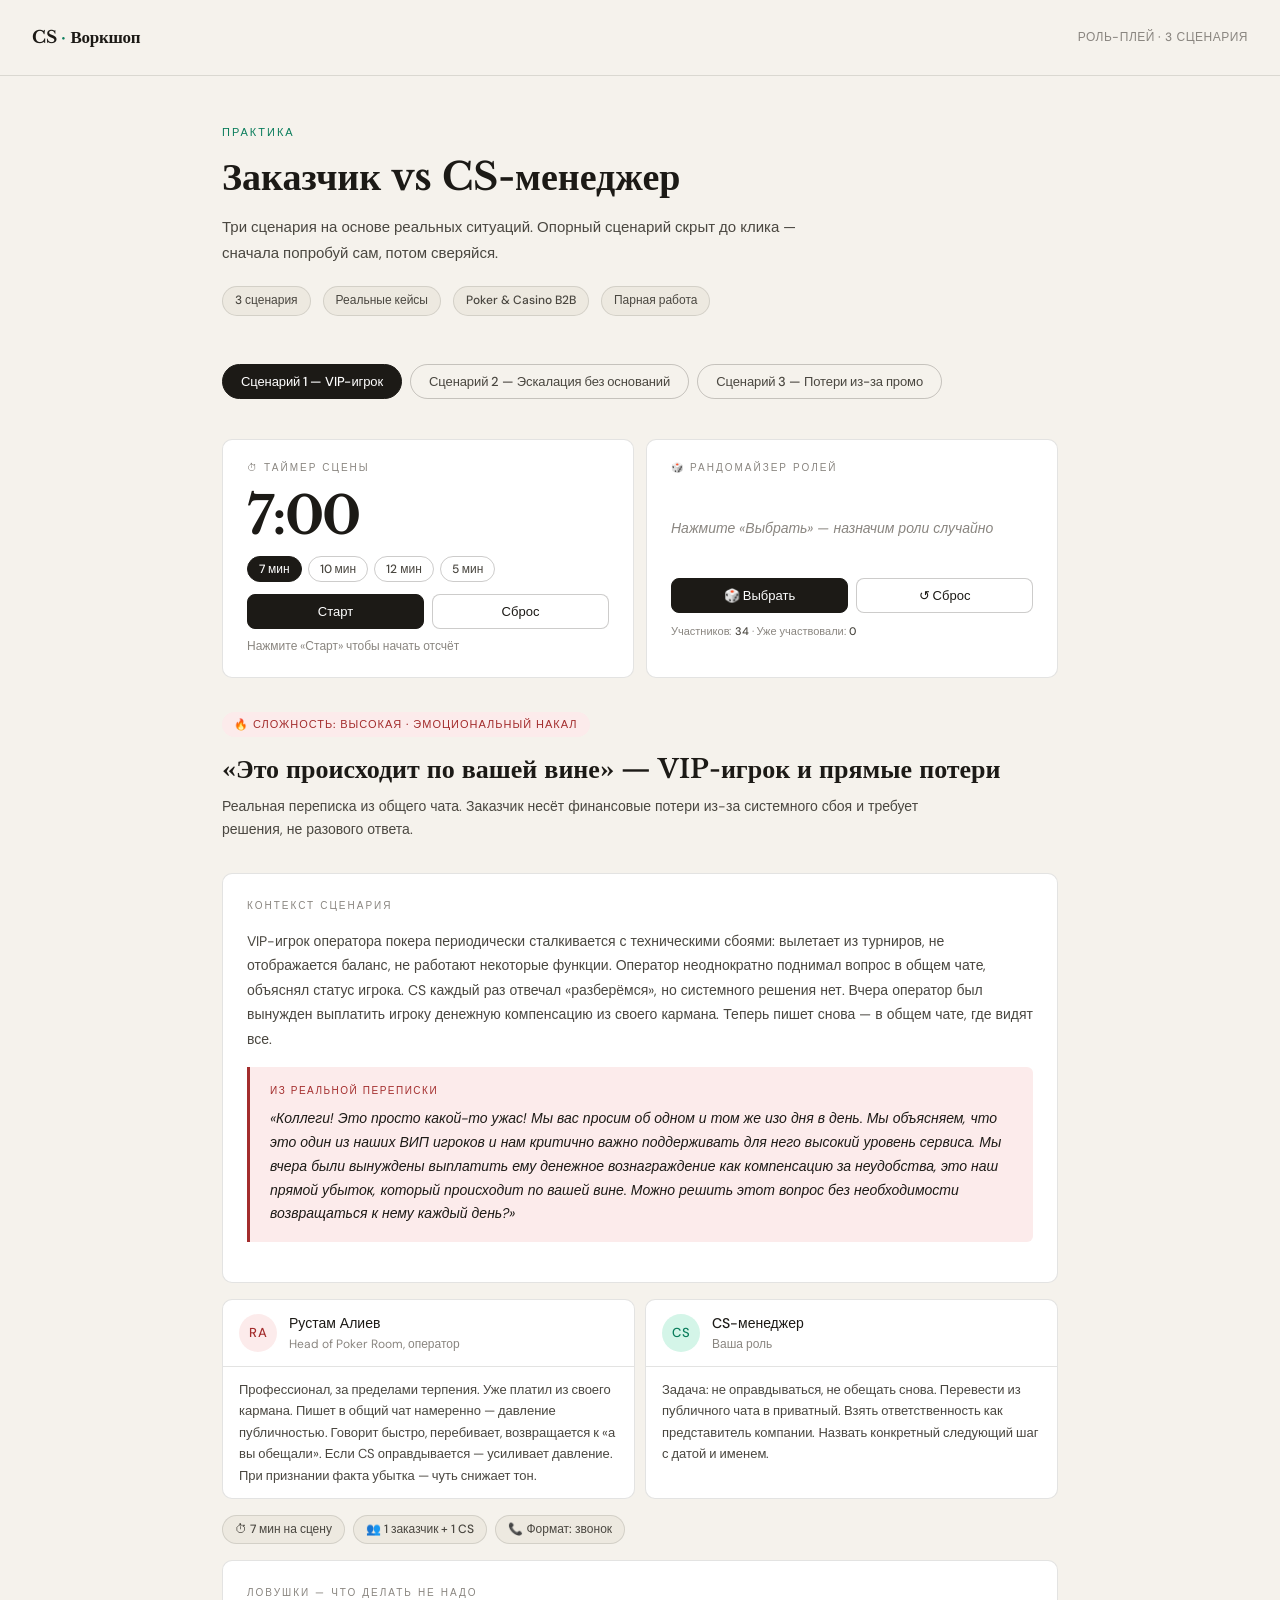
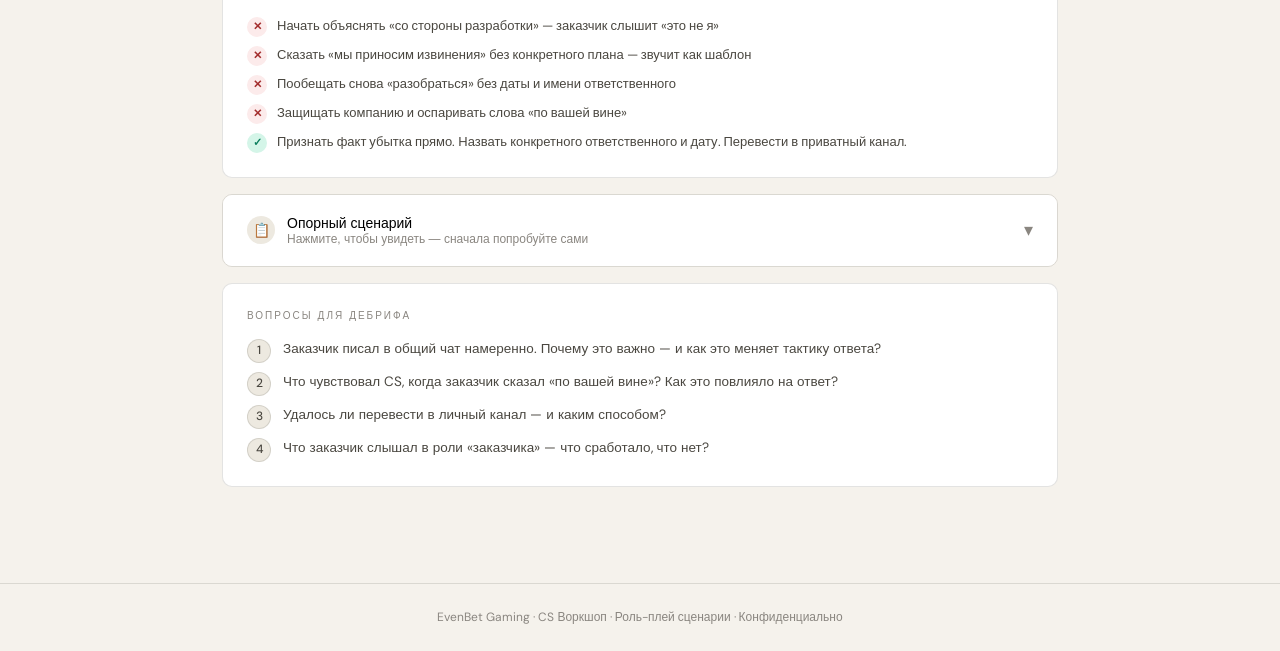
==== roleplay_scenarios_cs (1).html @ aa032140 "Add files via upload" ====
<!DOCTYPE html>
<html lang="ru">
<head>
<meta charset="UTF-8">
<meta name="viewport" content="width=device-width, initial-scale=1.0">
<title>Роль-плей — CS vs Заказчик</title>
<link rel="preconnect" href="https://fonts.googleapis.com">
<link rel="preconnect" href="https://fonts.gstatic.com" crossorigin>
<link href="https://fonts.googleapis.com/css2?family=Libre+Baskerville:ital,wght@0,400;0,700;1,400&family=DM+Sans:wght@300;400;500&display=swap" rel="stylesheet">
<style>
:root {
  --bg: #F5F2EC;
  --bg2: #EDE9E0;
  --bg3: #E4E0D5;
  --ink: #1C1A16;
  --ink2: #4A4740;
  --ink3: #8A8680;
  --teal: #0A7D5C;
  --teal-l: #D4F5E8;
  --teal-m: #9FE1CB;
  --red: #A32D2D;
  --red-l: #FCEBEB;
  --amber: #854F0B;
  --amber-l: #FAEEDA;
  --blue: #185FA5;
  --blue-l: #E6F1FB;
  --purple: #534AB7;
  --purple-l: #EEEDFE;
  --border: rgba(28,26,22,.12);
  --border-m: rgba(28,26,22,.22);
  --r: 10px;
  --r-sm: 6px;
}

*{box-sizing:border-box;margin:0;padding:0}
body{font-family:'DM Sans',sans-serif;background:var(--bg);color:var(--ink);min-height:100vh;line-height:1.6}

/* ── HEADER ── */
.site-header{border-bottom:1px solid var(--border);padding:1.5rem 2rem;display:flex;align-items:center;justify-content:space-between;background:var(--bg);position:sticky;top:0;z-index:100;backdrop-filter:blur(8px)}
.logo{font-family:'Libre Baskerville',serif;font-size:17px;font-weight:700;letter-spacing:-.3px;color:var(--ink)}
.logo span{color:var(--teal)}
.header-meta{font-size:12px;color:var(--ink3);font-weight:500;letter-spacing:.5px;text-transform:uppercase}

/* ── MAIN LAYOUT ── */
main{max-width:900px;margin:0 auto;padding:3rem 2rem 5rem}

/* ── INTRO ── */
.intro{margin-bottom:3rem}
.intro-label{font-size:11px;font-weight:500;letter-spacing:2px;text-transform:uppercase;color:var(--teal);margin-bottom:.75rem}
.intro h1{font-family:'Libre Baskerville',serif;font-size:clamp(28px,4vw,38px);font-weight:700;line-height:1.2;color:var(--ink);margin-bottom:1rem}
.intro p{font-size:15px;color:var(--ink2);max-width:600px;line-height:1.7}
.intro-meta{display:flex;gap:12px;flex-wrap:wrap;margin-top:1.25rem}
.meta-pill{font-size:12px;font-weight:500;padding:4px 12px;border-radius:20px;background:var(--bg2);color:var(--ink2);border:1px solid var(--border)}

/* ── SCENARIO TABS ── */
.sc-tabs{display:flex;gap:8px;margin-bottom:2.5rem;flex-wrap:wrap}
.sc-tab{font-family:'DM Sans',sans-serif;font-size:13px;font-weight:500;padding:8px 18px;border-radius:30px;border:1.5px solid var(--border-m);background:transparent;color:var(--ink2);cursor:pointer;transition:all .2s;letter-spacing:-.1px}
.sc-tab:hover{background:var(--bg2);border-color:var(--border-m)}
.sc-tab.active{background:var(--ink);color:#fff;border-color:var(--ink)}

/* ── SCENARIO PANEL ── */
.sc-panel{display:none;animation:fadeIn .25s ease}
.sc-panel.active{display:block}
@keyframes fadeIn{from{opacity:0;transform:translateY(6px)}to{opacity:1;transform:translateY(0)}}

/* ── SCENARIO HEADER ── */
.sc-header{margin-bottom:2rem}
.sc-difficulty{display:inline-flex;align-items:center;gap:6px;font-size:11px;font-weight:500;letter-spacing:1px;text-transform:uppercase;padding:4px 12px;border-radius:20px;margin-bottom:1rem}
.diff-high{background:var(--red-l);color:var(--red)}
.diff-med{background:var(--amber-l);color:var(--amber)}
.diff-vhigh{background:var(--purple-l);color:var(--purple)}
.sc-header h2{font-family:'Libre Baskerville',serif;font-size:clamp(20px,3vw,26px);font-weight:700;line-height:1.25;color:var(--ink);margin-bottom:.6rem}
.sc-header .subtitle{font-size:14px;color:var(--ink2);line-height:1.65;max-width:700px}

/* ── BLOCKS ── */
.block{background:#fff;border:1px solid var(--border);border-radius:var(--r);padding:1.5rem;margin-bottom:1rem}
.block-label{font-size:10px;font-weight:500;letter-spacing:2px;text-transform:uppercase;color:var(--ink3);margin-bottom:.9rem}
.block-text{font-size:14px;color:var(--ink2);line-height:1.75}

/* ── REAL QUOTE ── */
.real-quote{margin:1rem 0;background:var(--red-l);border-left:3px solid var(--red);border-radius:0 var(--r-sm) var(--r-sm) 0;padding:1rem 1.25rem}
.real-quote .rq-label{font-size:10px;font-weight:500;letter-spacing:1.5px;text-transform:uppercase;color:var(--red);margin-bottom:.5rem}
.real-quote p{font-size:14px;color:var(--ink);line-height:1.7;font-style:italic}

/* ── CHARACTERS ── */
.characters{display:grid;grid-template-columns:1fr 1fr;gap:10px;margin-bottom:1rem}
@media(max-width:580px){.characters{grid-template-columns:1fr}}
.char-card{background:#fff;border:1px solid var(--border);border-radius:var(--r);overflow:hidden}
.char-head{padding:12px 16px;display:flex;align-items:center;gap:12px}
.av{width:38px;height:38px;border-radius:50%;display:flex;align-items:center;justify-content:center;font-size:13px;font-weight:500;flex-shrink:0;letter-spacing:.5px}
.av-cl{background:var(--red-l);color:var(--red)}
.av-cs{background:var(--teal-l);color:var(--teal)}
.char-name{font-size:14px;font-weight:500;color:var(--ink)}
.char-role{font-size:12px;color:var(--ink3)}
.char-body{padding:12px 16px;font-size:13px;color:var(--ink2);line-height:1.65;border-top:1px solid var(--border)}

/* ── TIMING PILLS ── */
.timing-row{display:flex;gap:8px;flex-wrap:wrap;margin-bottom:1rem}
.t-pill{font-size:12px;font-weight:500;padding:4px 12px;border-radius:20px;background:var(--bg2);color:var(--ink2);border:1px solid var(--border)}

/* ── TRAPS ── */
.trap-list{display:flex;flex-direction:column;gap:8px}
.trap{display:flex;align-items:flex-start;gap:10px;font-size:13px;color:var(--ink2);line-height:1.6}
.trap-icon{width:20px;height:20px;border-radius:50%;display:flex;align-items:center;justify-content:center;font-size:11px;flex-shrink:0;margin-top:1px;font-weight:700}
.trap-icon.bad{background:var(--red-l);color:var(--red)}
.trap-icon.good{background:var(--teal-l);color:var(--teal)}

/* ── ACCORDION (script) ── */
.accordion{border:1px solid var(--border);border-radius:var(--r);overflow:hidden;margin-bottom:1rem}
.accordion-trigger{width:100%;background:#fff;border:none;padding:1.25rem 1.5rem;display:flex;align-items:center;justify-content:space-between;cursor:pointer;gap:12px;text-align:left;transition:background .15s}
.accordion-trigger:hover{background:var(--bg2)}
.accordion-trigger.open{background:var(--ink);color:#fff}
.accordion-trigger .trigger-left{display:flex;align-items:center;gap:12px}
.trigger-icon{width:28px;height:28px;border-radius:50%;background:var(--bg2);display:flex;align-items:center;justify-content:center;flex-shrink:0;font-size:14px;transition:background .15s}
.accordion-trigger.open .trigger-icon{background:rgba(255,255,255,.15)}
.trigger-label{font-size:14px;font-weight:500;color:inherit}
.trigger-sub{font-size:12px;color:var(--ink3);margin-top:1px}
.accordion-trigger.open .trigger-sub{color:rgba(255,255,255,.6)}
.chevron{font-size:18px;color:var(--ink3);transition:transform .25s;line-height:1;flex-shrink:0}
.accordion-trigger.open .chevron{transform:rotate(180deg);color:rgba(255,255,255,.7)}
.accordion-body{display:none;background:#fff;border-top:1px solid var(--border)}
.accordion-body.open{display:block}
.script-inner{padding:1.25rem 1.5rem}

/* ── SCRIPT LINES ── */
.script-line{display:flex;gap:12px;padding:.75rem 0;border-bottom:1px solid var(--border);align-items:flex-start}
.script-line:last-child{border-bottom:none;padding-bottom:0}
.who{min-width:72px;font-size:11px;font-weight:500;padding:3px 8px;border-radius:20px;text-align:center;flex-shrink:0;margin-top:2px;letter-spacing:.2px}
.who.cl{background:var(--red-l);color:var(--red)}
.who.cs{background:var(--teal-l);color:var(--teal)}
.who.note{background:var(--bg2);color:var(--ink3)}
.line-text{font-size:13.5px;color:var(--ink);line-height:1.65}
.line-text em{color:var(--ink3);font-style:normal;font-size:12px;display:block;margin-top:2px}

/* ── DEBRIEF ── */
.debrief-list{display:flex;flex-direction:column;gap:8px}
.dq{display:flex;align-items:flex-start;gap:12px;font-size:13.5px;color:var(--ink2);line-height:1.6}
.dq-n{min-width:24px;height:24px;border-radius:50%;background:var(--bg2);color:var(--ink2);display:flex;align-items:center;justify-content:center;font-size:12px;font-weight:500;flex-shrink:0;margin-top:1px;border:1px solid var(--border)}

/* ── DIVIDER ── */
.divider{height:1px;background:var(--border);margin:1.5rem 0}

/* ── SECTION LABEL ── */
.section-label{font-size:10px;font-weight:500;letter-spacing:2px;text-transform:uppercase;color:var(--ink3);margin-bottom:.75rem}

/* ── TOOLS PANEL ── */
.tools-panel{display:grid;grid-template-columns:1fr 1fr;gap:12px;margin-bottom:2rem}
@media(max-width:600px){.tools-panel{grid-template-columns:1fr}}

/* ── TIMER ── */
.timer-card{background:#fff;border:1px solid var(--border);border-radius:var(--r);padding:1.25rem 1.5rem}
.tool-label{font-size:10px;font-weight:500;letter-spacing:2px;text-transform:uppercase;color:var(--ink3);margin-bottom:.9rem}
.timer-display{font-family:'Libre Baskerville',serif;font-size:52px;font-weight:700;color:var(--ink);letter-spacing:-2px;line-height:1;margin-bottom:.85rem;transition:color .3s;font-variant-numeric:tabular-nums}
.timer-display.warn{color:var(--amber)}
.timer-display.danger{color:var(--red);animation:tpulse .7s ease-in-out infinite}
@keyframes tpulse{0%,100%{opacity:1}50%{opacity:.4}}
.timer-display.done{color:var(--teal)}
.timer-preset-row{display:flex;gap:6px;flex-wrap:wrap;margin-bottom:.75rem}
.t-preset{font-size:12px;font-weight:500;padding:4px 11px;border-radius:20px;border:1px solid var(--border-m);background:transparent;color:var(--ink2);cursor:pointer;transition:all .15s;font-family:'DM Sans',sans-serif}
.t-preset:hover{background:var(--bg2)}
.t-preset.sel{background:var(--ink);color:#fff;border-color:var(--ink)}
.timer-controls{display:flex;gap:8px}
.t-btn{font-family:'DM Sans',sans-serif;font-size:13px;font-weight:500;padding:8px 16px;border-radius:8px;border:1.5px solid var(--border-m);background:#fff;color:var(--ink);cursor:pointer;transition:all .15s;flex:1}
.t-btn:hover{background:var(--bg2)}
.t-btn.t-primary{background:var(--ink);color:#fff;border-color:var(--ink)}
.t-btn.t-primary:hover{opacity:.85}
.timer-status{font-size:12px;color:var(--ink3);margin-top:.55rem;min-height:16px}

/* ── RANDOMIZER ── */
.rand-card{background:#fff;border:1px solid var(--border);border-radius:var(--r);padding:1.25rem 1.5rem;display:flex;flex-direction:column}
.rand-result{min-height:76px;display:flex;flex-direction:column;justify-content:center;margin-bottom:.75rem}
.rand-pair{display:flex;gap:10px;align-items:flex-start;margin-bottom:.25rem}
.rand-person{flex:1}
.rand-role-label{font-size:10px;font-weight:500;letter-spacing:1.5px;text-transform:uppercase;margin-bottom:2px}
.role-cs-lbl{color:var(--teal)}
.role-cl-lbl{color:var(--red)}
.rand-name{font-family:'Libre Baskerville',serif;font-size:18px;font-weight:700;color:var(--ink);line-height:1.2;transition:all .15s}
.rand-name.spinning{opacity:0;transform:translateY(-3px)}
.rand-sep{width:1px;background:var(--border);align-self:stretch;flex-shrink:0;margin:2px 0}
.rand-empty{font-size:14px;color:var(--ink3);font-style:italic}
.rand-controls{display:flex;gap:8px;margin-bottom:.65rem}
.r-btn{font-family:'DM Sans',sans-serif;font-size:13px;font-weight:500;padding:8px 16px;border-radius:8px;border:1.5px solid var(--border-m);background:#fff;color:var(--ink);cursor:pointer;transition:all .15s;flex:1}
.r-btn:hover{background:var(--bg2)}
.r-btn.r-primary{background:var(--ink);color:#fff;border-color:var(--ink)}
.r-btn.r-primary:hover{opacity:.85}
.rand-count{font-size:11px;color:var(--ink3);margin-bottom:.5rem}
.rand-count span{font-weight:500;color:var(--ink2)}
.picked-list{display:flex;flex-wrap:wrap;gap:4px;max-height:60px;overflow-y:auto}
.picked-chip{font-size:11px;font-weight:400;padding:2px 8px;border-radius:12px;background:var(--bg2);color:var(--ink2)}
.picked-chip.latest{background:var(--ink);color:#fff;font-weight:500}

/* ── FOOTER ── */
footer{border-top:1px solid var(--border);padding:1.5rem 2rem;text-align:center;font-size:12px;color:var(--ink3);background:var(--bg)}
</style>
</head>
<body>

<header class="site-header">
  <div class="logo">CS<span> · </span>Воркшоп</div>
  <div class="header-meta">Роль-плей · 3 сценария</div>
</header>

<main>
  <div class="intro">
    <div class="intro-label">Практика</div>
    <h1>Заказчик vs CS-менеджер</h1>
    <p>Три сценария на основе реальных ситуаций. Опорный сценарий скрыт до клика — сначала попробуй сам, потом сверяйся.</p>
    <div class="intro-meta">
      <span class="meta-pill">3 сценария</span>
      <span class="meta-pill">Реальные кейсы</span>
      <span class="meta-pill">Poker & Casino B2B</span>
      <span class="meta-pill">Парная работа</span>
    </div>
  </div>

  <div class="sc-tabs">
    <button class="sc-tab active" onclick="showScenario('s1',this)">Сценарий 1 — VIP-игрок</button>
    <button class="sc-tab" onclick="showScenario('s2',this)">Сценарий 2 — Эскалация без оснований</button>
    <button class="sc-tab" onclick="showScenario('s3',this)">Сценарий 3 — Потери из-за промо</button>
  </div>

  <!-- ════════════ TOOLS: TIMER + RANDOMIZER ════════════ -->
  <div class="tools-panel">

    <!-- TIMER -->
    <div class="timer-card">
      <div class="tool-label">⏱ Таймер сцены</div>
      <div class="timer-display" id="timerDisplay">7:00</div>
      <div class="timer-preset-row">
        <button class="t-preset sel" onclick="setPreset(7,this)">7 мин</button>
        <button class="t-preset" onclick="setPreset(10,this)">10 мин</button>
        <button class="t-preset" onclick="setPreset(12,this)">12 мин</button>
        <button class="t-preset" onclick="setPreset(5,this)">5 мин</button>
      </div>
      <div class="timer-controls">
        <button class="t-btn t-primary" id="timerStartBtn" onclick="timerToggle()">Старт</button>
        <button class="t-btn" onclick="timerReset()">Сброс</button>
      </div>
      <div class="timer-status" id="timerStatus">Нажмите «Старт» чтобы начать отсчёт</div>
    </div>

    <!-- RANDOMIZER -->
    <div class="rand-card">
      <div class="tool-label">🎲 Рандомайзер ролей</div>
      <div class="rand-result" id="randResult">
        <div class="rand-empty">Нажмите «Выбрать» — назначим роли случайно</div>
      </div>
      <div class="rand-controls">
        <button class="r-btn r-primary" onclick="pickRoles()">🎲 Выбрать</button>
        <button class="r-btn" onclick="resetRand()">↺ Сброс</button>
      </div>
      <div class="rand-count" id="randCount">Участников: <span>34</span> · Уже участвовали: <span id="pickedCount">0</span></div>
      <div class="picked-list" id="pickedList"></div>
    </div>

  </div>

  <!-- ════════════════════════════════════════════════ SCENARIO 1 -->
  <div class="sc-panel active" id="s1">
    <div class="sc-header">
      <div class="sc-difficulty diff-high">🔥 Сложность: высокая · Эмоциональный накал</div>
      <h2>«Это происходит по вашей вине» — VIP-игрок и прямые потери</h2>
      <p class="subtitle">Реальная переписка из общего чата. Заказчик несёт финансовые потери из-за системного сбоя и требует решения, не разового ответа.</p>
    </div>

    <div class="block">
      <div class="block-label">Контекст сценария</div>
      <div class="block-text">VIP-игрок оператора покера периодически сталкивается с техническими сбоями: вылетает из турниров, не отображается баланс, не работают некоторые функции. Оператор неоднократно поднимал вопрос в общем чате, объяснял статус игрока. CS каждый раз отвечал «разберёмся», но системного решения нет. Вчера оператор был вынужден выплатить игроку денежную компенсацию из своего кармана. Теперь пишет снова — в общем чате, где видят все.</div>
      <div class="real-quote">
        <div class="rq-label">Из реальной переписки</div>
        <p>«Коллеги! Это просто какой-то ужас! Мы вас просим об одном и том же изо дня в день. Мы объясняем, что это один из наших ВИП игроков и нам критично важно поддерживать для него высокий уровень сервиса. Мы вчера были вынуждены выплатить ему денежное вознаграждение как компенсацию за неудобства, это наш прямой убыток, который происходит по вашей вине. Можно решить этот вопрос без необходимости возвращаться к нему каждый день?»</p>
      </div>
    </div>

    <div class="characters">
      <div class="char-card">
        <div class="char-head">
          <div class="av av-cl">RA</div>
          <div><div class="char-name">Рустам Алиев</div><div class="char-role">Head of Poker Room, оператор</div></div>
        </div>
        <div class="char-body">Профессионал, за пределами терпения. Уже платил из своего кармана. Пишет в общий чат намеренно — давление публичностью. Говорит быстро, перебивает, возвращается к «а вы обещали». Если CS оправдывается — усиливает давление. При признании факта убытка — чуть снижает тон.</div>
      </div>
      <div class="char-card">
        <div class="char-head">
          <div class="av av-cs">CS</div>
          <div><div class="char-name">CS-менеджер</div><div class="char-role">Ваша роль</div></div>
        </div>
        <div class="char-body">Задача: не оправдываться, не обещать снова. Перевести из публичного чата в приватный. Взять ответственность как представитель компании. Назвать конкретный следующий шаг с датой и именем.</div>
      </div>
    </div>

    <div class="timing-row">
      <span class="t-pill">⏱ 7 мин на сцену</span>
      <span class="t-pill">👥 1 заказчик + 1 CS</span>
      <span class="t-pill">📞 Формат: звонок</span>
    </div>

    <div class="block">
      <div class="block-label">Ловушки — что делать не надо</div>
      <div class="trap-list">
        <div class="trap"><span class="trap-icon bad">✕</span> Начать объяснять «со стороны разработки» — заказчик слышит «это не я»</div>
        <div class="trap"><span class="trap-icon bad">✕</span> Сказать «мы приносим извинения» без конкретного плана — звучит как шаблон</div>
        <div class="trap"><span class="trap-icon bad">✕</span> Пообещать снова «разобраться» без даты и имени ответственного</div>
        <div class="trap"><span class="trap-icon bad">✕</span> Защищать компанию и оспаривать слова «по вашей вине»</div>
        <div class="trap"><span class="trap-icon good">✓</span> Признать факт убытка прямо. Назвать конкретного ответственного и дату. Перевести в приватный канал.</div>
      </div>
    </div>

    <div class="accordion">
      <button class="accordion-trigger" onclick="toggleAccordion(this)" aria-expanded="false">
        <div class="trigger-left">
          <div class="trigger-icon">📋</div>
          <div>
            <div class="trigger-label">Опорный сценарий</div>
            <div class="trigger-sub">Нажмите, чтобы увидеть — сначала попробуйте сами</div>
          </div>
        </div>
        <div class="chevron">▾</div>
      </button>
      <div class="accordion-body">
        <div class="script-inner">
          <div class="script-line">
            <span class="who cl">Рустам</span>
            <span class="line-text">Это просто какой-то ужас! Мы вам объясняли, кто этот игрок. Мы вчера заплатили компенсацию из своего кармана — это наш прямой убыток по вашей вине. Сколько можно?</span>
          </div>
          <div class="script-line">
            <span class="who cs">CS</span>
            <span class="line-text">Рустам, я слышу вас. То, что вы понесли реальные финансовые потери — это факт, и это произошло из-за нашей стороны. Я не буду это оспаривать. <em>(пауза)</em> Предлагаю перейти в личный чат прямо сейчас — мне нужно понять точно, что произошло, и дать вам конкретный ответ, а не в общем канале.</span>
          </div>
          <div class="script-line">
            <span class="who cl">Рустам</span>
            <span class="line-text">Мы уже сколько раз «переходили в личный» — и что? Снова ничего.</span>
          </div>
          <div class="script-line">
            <span class="who cs">CS</span>
            <span class="line-text">Понимаю, почему у вас нет доверия к этой фразе. Именно поэтому я скажу конкретно: я — [Имя], я лично отвечаю за этот аккаунт с этой минуты. До конца сегодняшнего дня, до 18:00, я дам вам письменный план с датами по этому игроку. Не «разберёмся» — конкретный документ. Это я могу гарантировать.</span>
          </div>
          <div class="script-line">
            <span class="who note">Совет</span>
            <span class="line-text">Если Рустам продолжает — переходите к вопросу о будущем: «Что для вас прямо сейчас важнее всего — зафиксировать убытки или получить гарантию, что это не повторится?»</span>
          </div>
        </div>
      </div>
    </div>

    <div class="block">
      <div class="block-label">Вопросы для дебрифа</div>
      <div class="debrief-list">
        <div class="dq"><span class="dq-n">1</span> Заказчик писал в общий чат намеренно. Почему это важно — и как это меняет тактику ответа?</div>
        <div class="dq"><span class="dq-n">2</span> Что чувствовал CS, когда заказчик сказал «по вашей вине»? Как это повлияло на ответ?</div>
        <div class="dq"><span class="dq-n">3</span> Удалось ли перевести в личный канал — и каким способом?</div>
        <div class="dq"><span class="dq-n">4</span> Что заказчик слышал в роли «заказчика» — что сработало, что нет?</div>
      </div>
    </div>
  </div>

  <!-- ════════════════════════════════════════════════ SCENARIO 2 -->
  <div class="sc-panel" id="s2">
    <div class="sc-header">
      <div class="sc-difficulty diff-med">⚠ Сложность: средняя · Конфликт восприятия</div>
      <h2>«Я же вам говорил» — заказчик эскалирует то, чего не было</h2>
      <p class="subtitle">Заказчик утверждает, что давал инструкции — которых на самом деле не было. Теперь идёт к руководству. CS должен защитить позицию, не разжигая конфликт, и найти союзника внутри делегации заказчика.</p>
    </div>

    <div class="block">
      <div class="block-label">Контекст сценария</div>
      <div class="block-text">Оператор просил подключить новый способ оплаты на казино. CS собрал информацию и ждал официального запроса в тикет-системе — стандартный процесс. Заказчик считает, что его устного «давайте делать» в Telegram-переписке было достаточно как подтверждения, и работы должны были начаться. Работы не начались. Запуск сдвинулся на 3 недели. Заказчик звонит в сопровождении Head of Operations.</div>
    </div>

    <div class="characters">
      <div class="char-card">
        <div class="char-head">
          <div class="av av-cl">MK</div>
          <div><div class="char-name">Михаил Кравченко</div><div class="char-role">CEO, оператор казино</div></div>
        </div>
        <div class="char-body">Привык, что слова достаточно. Искренне убеждён, что говорил всё правильно. Оскорблён и чувствует себя обманутым. Угроза «иду к руководству» — не блеф. Если CS спорит о фактах — становится агрессивнее. Снижает тон только если видит конкретный план без оправданий.</div>
      </div>
      <div class="char-card">
        <div class="char-head">
          <div class="av av-cl">EV</div>
          <div><div class="char-name">Елена Войцех</div><div class="char-role">Head of Operations, та же компания</div></div>
        </div>
        <div class="char-body">Подключается на звонке на 3-й минуте. Более спокойная, хочет решения. Задаёт операционные вопросы: «Что нужно сделать, чтобы запустить сейчас?» Может смягчить Михаила — CS должен это заметить и работать с ней как с союзником.</div>
      </div>
    </div>

    <div class="timing-row">
      <span class="t-pill">⏱ 10 мин на сцену</span>
      <span class="t-pill">👥 2 заказчика + 1 CS</span>
      <span class="t-pill">📞 Формат: звонок</span>
    </div>

    <div class="block">
      <div class="block-label">Ловушки — что делать не надо</div>
      <div class="trap-list">
        <div class="trap"><span class="trap-icon bad">✕</span> Говорить «вы не оставили официальный запрос» — звучит как обвинение</div>
        <div class="trap"><span class="trap-icon bad">✕</span> Спорить о том, было ли согласование — это тупик, доказать невозможно</div>
        <div class="trap"><span class="trap-icon bad">✕</span> Говорить «мы не обязаны начинать без тикета» — формально верно, тактически проигрышно</div>
        <div class="trap"><span class="trap-icon bad">✕</span> Паниковать из-за угрозы эскалации и уступать без условий</div>
        <div class="trap"><span class="trap-icon good">✓</span> Признать коммуникационный разрыв без обвинений. Сфокусироваться на запуске. Работать с Еленой как союзником.</div>
      </div>
    </div>

    <div class="accordion">
      <button class="accordion-trigger" onclick="toggleAccordion(this)" aria-expanded="false">
        <div class="trigger-left">
          <div class="trigger-icon">📋</div>
          <div>
            <div class="trigger-label">Опорный сценарий</div>
            <div class="trigger-sub">Нажмите, чтобы увидеть — сначала попробуйте сами</div>
          </div>
        </div>
        <div class="chevron">▾</div>
      </button>
      <div class="accordion-body">
        <div class="script-inner">
          <div class="script-line">
            <span class="who cl">Михаил</span>
            <span class="line-text">Я же вам говорил ещё месяц назад — давайте делать! Вы что, не поняли? Я иду к вашему руководству, это некомпетентность.</span>
          </div>
          <div class="script-line">
            <span class="who cs">CS</span>
            <span class="line-text">Михаил, я слышу вас. Между нами произошёл коммуникационный разрыв — и я хочу разобраться в том, как так получилось, и что мы делаем дальше. Не буду спорить о том, что было сказано — это не поможет запустить оплату.</span>
          </div>
          <div class="script-line">
            <span class="who cl">Михаил</span>
            <span class="line-text">Нет, я хочу объяснений! Почему месяц потеряли?</span>
          </div>
          <div class="script-line">
            <span class="who cl">Елена</span>
            <span class="line-text"><em>(подключается)</em> Слушайте, объяснения — это хорошо. Но скажите, что нужно от нас прямо сейчас, чтобы двигаться?</span>
          </div>
          <div class="script-line">
            <span class="who cs">CS</span>
            <span class="line-text">Елена, спасибо. Вот конкретно: нам нужен официальный запрос на подключение — я пришлю форму сегодня до 14:00. Как только он у нас — старт через 2–3 рабочих дня. По объяснению задержки — я готов дать его письменно отдельно. Но сначала — запуск. Михаил, вы согласны?</span>
          </div>
          <div class="script-line">
            <span class="who note">Совет</span>
            <span class="line-text">Если Михаил продолжает угрожать эскалацией: «Это ваше право. Я готов предоставить всю переписку руководству. Параллельно — давайте запустим оплату». Эскалация и работа идут параллельно, CS не останавливается.</span>
          </div>
        </div>
      </div>
    </div>

    <div class="block">
      <div class="block-label">Вопросы для дебрифа</div>
      <div class="debrief-list">
        <div class="dq"><span class="dq-n">1</span> Как CS удержался от спора о том, «было или не было» — и почему это правильно?</div>
        <div class="dq"><span class="dq-n">2</span> Как изменился тон разговора, когда подключилась Елена? Как CS это использовал?</div>
        <div class="dq"><span class="dq-n">3</span> Что нужно было сделать заранее, чтобы этого сценария не возникло?</div>
        <div class="dq"><span class="dq-n">4</span> Угроза эскалации — что чувствовал CS и как на неё ответил?</div>
      </div>
    </div>
  </div>

  <!-- ════════════════════════════════════════════════ SCENARIO 3 -->
  <div class="sc-panel" id="s3">
    <div class="sc-header">
      <div class="sc-difficulty diff-vhigh">💥 Сложность: очень высокая · Финансовый ущерб + юрист</div>
      <h2>«Мы потеряли деньги из-за вашего промо» — реальный убыток и незакрытый диалог</h2>
      <p class="subtitle">Баг в промо-механике начислил повторные бонусы. Заказчик проводил вывод средств — и понёс реальные потери. Диалог тогда не был доведён до конца. Сейчас — месяц спустя — заказчик возвращается с юристом.</p>
    </div>

    <div class="block">
      <div class="block-label">Контекст сценария</div>
      <div class="block-text">Месяц назад баг в промо-системе привёл к тому, что игрокам начислились повторные бонусы. Заказчик в этот момент проводил массовый вывод средств — деньги ушли вместе с бонусными. Итого: реальный финансовый ущерб. Недовольство было сильным, но CS тогда не довела диалог до конца — переписка заглохла. Баг закрыт, компенсации не было. Сейчас заказчик возвращается — холодно и прагматично. Рядом юрист компании.</div>
    </div>

    <div class="characters">
      <div class="char-card">
        <div class="char-head">
          <div class="av av-cl">AS</div>
          <div><div class="char-name">Алина Сорокина</div><div class="char-role">COO, казино-оператор</div></div>
        </div>
        <div class="char-body">Холодная, прагматичная. Не кричит — говорит тихо и точно. Уже всё посчитала, держит таблицу с суммами. Хочет либо компенсацию, либо письменное признание. Молчание CS тогда она помнит и назовёт это «ещё одним доказательством». Снижает тон только когда CS признаёт факт недоведённого диалога прямо.</div>
      </div>
      <div class="char-card">
        <div class="char-head">
          <div class="av av-cl">DL</div>
          <div><div class="char-name">Дмитрий Левин</div><div class="char-role">Юрист компании</div></div>
        </div>
        <div class="char-body">Молчит первые 5 минут. Потом задаёт один точный вопрос: «Вы признаёте, что баг был на вашей стороне?» Каждое слово CS потенциально юридически значимо. Не соглашаться с юридическими формулировками, но и не отрицать очевидный факт бага.</div>
      </div>
    </div>

    <div class="timing-row">
      <span class="t-pill">⏱ 12 мин на сцену</span>
      <span class="t-pill">👥 2 заказчика + 1 CS</span>
      <span class="t-pill">🎥 Формат: видеозвонок</span>
      <span class="t-pill">⚡ Повышенная сложность</span>
    </div>

    <div class="block">
      <div class="block-label">Ловушки — что делать не надо</div>
      <div class="trap-list">
        <div class="trap"><span class="trap-icon bad">✕</span> Извиняться «за неудобства» — умаляет масштаб реального убытка</div>
        <div class="trap"><span class="trap-icon bad">✕</span> Говорить «мы не несём ответственности» — это ложь, они это знают</div>
        <div class="trap"><span class="trap-icon bad">✕</span> Принимать юридические формулировки юриста — это не ваша компетенция</div>
        <div class="trap"><span class="trap-icon bad">✕</span> Объяснять, почему диалог тогда заглох — уведёт в защиту</div>
        <div class="trap"><span class="trap-icon bad">✕</span> Обещать компенсацию без согласования с руководством — выход за полномочия</div>
        <div class="trap"><span class="trap-icon good">✓</span> Признать факт бага и факт незакрытого диалога без юридических формулировок. Зафиксировать сумму. Назвать конкретный процесс с датой. Подключить руководство — это правильный шаг.</div>
      </div>
    </div>

    <div class="accordion">
      <button class="accordion-trigger" onclick="toggleAccordion(this)" aria-expanded="false">
        <div class="trigger-left">
          <div class="trigger-icon">📋</div>
          <div>
            <div class="trigger-label">Опорный сценарий</div>
            <div class="trigger-sub">Нажмите, чтобы увидеть — сначала попробуйте сами</div>
          </div>
        </div>
        <div class="chevron">▾</div>
      </button>
      <div class="accordion-body">
        <div class="script-inner">
          <div class="script-line">
            <span class="who cl">Алина</span>
            <span class="line-text">Месяц назад из-за вашего бага мы потеряли конкретную сумму. У меня есть расчёт. Диалог тогда заглох — вы просто перестали отвечать. Я здесь, чтобы закрыть вопрос.</span>
          </div>
          <div class="script-line">
            <span class="who cs">CS</span>
            <span class="line-text">Алина, я слышу вас. Факт бага — подтверждён. То, что диалог тогда не был доведён до конца — это наша ошибка, и я признаю это напрямую. Пришлите мне расчёт после этого звонка — я хочу видеть вашу цифру.</span>
          </div>
          <div class="script-line">
            <span class="who cl">Дмитрий</span>
            <span class="line-text">Вы признаёте, что баг был на вашей стороне и повлёк финансовый ущерб?</span>
          </div>
          <div class="script-line">
            <span class="who cs">CS</span>
            <span class="line-text">Дмитрий, факт технической проблемы на нашей стороне — подтверждён нашей командой. Вопрос финансовой ответственности и компенсации — это решение, которое принимает руководство, не я. Юридических оценок прямо сейчас давать не буду — но я инициирую этот разговор сегодня и дам вам ответ до конца недели.</span>
          </div>
          <div class="script-line">
            <span class="who cl">Алина</span>
            <span class="line-text">Мы слышали «до конца недели» уже в прошлый раз.</span>
          </div>
          <div class="script-line">
            <span class="who cs">CS</span>
            <span class="line-text">Это справедливо. Именно поэтому я прямо сейчас называю имя: [Имя руководителя] получит от меня письмо в течение часа после этого звонка. Вы получите копию. Не «разберёмся» — конкретный человек и конкретное письмо с вашим расчётом внутри.</span>
          </div>
          <div class="script-line">
            <span class="who note">После звонка</span>
            <span class="line-text">CS обязан выполнить обещание в течение часа. Протокол восстановления шаг 1: прекрати обещать — начни делать. Письмо руководителю + копия заказчику с его же расчётом во вложении.</span>
          </div>
        </div>
      </div>
    </div>

    <div class="block">
      <div class="block-label">Вопросы для дебрифа</div>
      <div class="debrief-list">
        <div class="dq"><span class="dq-n">1</span> Как CS справился с юридическим вопросом Дмитрия — не признал и не отрицал? Что именно сработало?</div>
        <div class="dq"><span class="dq-n">2</span> Что значит «не довела диалог до конца» — и как это признать, не превращая в самобичевание?</div>
        <div class="dq"><span class="dq-n">3</span> Какие обязательства взял CS — и что он должен сделать в ближайший час после этого звонка?</div>
        <div class="dq"><span class="dq-n">4</span> Что изменилось бы, если бы CS тогда довёл диалог до конца?</div>
      </div>
    </div>
  </div>

</main>

<footer>
  EvenBet Gaming · CS Воркшоп · Роль-плей сценарии · Конфиденциально
</footer>

<script>
// ── SCENARIO TABS ──────────────────────────────────────
function showScenario(id, btn) {
  document.querySelectorAll('.sc-panel').forEach(p => p.classList.remove('active'));
  document.querySelectorAll('.sc-tab').forEach(b => b.classList.remove('active'));
  document.getElementById(id).classList.add('active');
  btn.classList.add('active');
  window.scrollTo({ top: 0, behavior: 'smooth' });
}

function toggleAccordion(btn) {
  const body = btn.nextElementSibling;
  const isOpen = body.classList.contains('open');
  body.classList.toggle('open', !isOpen);
  btn.classList.toggle('open', !isOpen);
  btn.setAttribute('aria-expanded', !isOpen);
}

// ── TIMER ──────────────────────────────────────────────
let timerTotal = 7 * 60;
let timerLeft  = 7 * 60;
let timerRunning = false;
let timerInterval = null;

function setPreset(mins, el) {
  if (timerRunning) return;
  document.querySelectorAll('.t-preset').forEach(b => b.classList.remove('sel'));
  el.classList.add('sel');
  timerTotal = mins * 60;
  timerLeft  = mins * 60;
  renderTimer();
  document.getElementById('timerStatus').textContent = 'Нажмите «Старт» чтобы начать отсчёт';
}

function renderTimer() {
  const m = Math.floor(timerLeft / 60);
  const s = timerLeft % 60;
  const el = document.getElementById('timerDisplay');
  el.textContent = m + ':' + String(s).padStart(2, '0');
  el.classList.remove('warn','danger','done');
  const pct = timerLeft / timerTotal;
  if (timerLeft === 0) el.classList.add('done');
  else if (pct <= 0.15) el.classList.add('danger');
  else if (pct <= 0.3) el.classList.add('warn');
}

function timerToggle() {
  const btn = document.getElementById('timerStartBtn');
  if (timerLeft === 0) { timerReset(); return; }
  if (timerRunning) {
    clearInterval(timerInterval);
    timerRunning = false;
    btn.textContent = 'Продолжить';
    document.getElementById('timerStatus').textContent = 'Пауза';
  } else {
    timerRunning = true;
    btn.textContent = 'Пауза';
    document.getElementById('timerStatus').textContent = 'Идёт…';
    timerInterval = setInterval(() => {
      if (timerLeft <= 0) {
        clearInterval(timerInterval);
        timerRunning = false;
        btn.textContent = 'Сброс';
        document.getElementById('timerStatus').textContent = '⏰ Время вышло!';
        renderTimer();
        // gentle beep via AudioContext
        try {
          const ctx = new (window.AudioContext || window.webkitAudioContext)();
          [0, 0.25, 0.5].forEach(t => {
            const o = ctx.createOscillator();
            const g = ctx.createGain();
            o.connect(g); g.connect(ctx.destination);
            o.frequency.value = 880;
            g.gain.setValueAtTime(0.3, ctx.currentTime + t);
            g.gain.exponentialRampToValueAtTime(0.001, ctx.currentTime + t + 0.2);
            o.start(ctx.currentTime + t);
            o.stop(ctx.currentTime + t + 0.2);
          });
        } catch(e){}
        return;
      }
      timerLeft--;
      renderTimer();
      const pct = timerLeft / timerTotal;
      if (timerLeft === Math.floor(timerTotal * 0.3))
        document.getElementById('timerStatus').textContent = '⚠ Осталось 30% времени';
      if (timerLeft === 60)
        document.getElementById('timerStatus').textContent = '⚡ Осталась 1 минута!';
    }, 1000);
  }
}

function timerReset() {
  clearInterval(timerInterval);
  timerRunning = false;
  timerLeft = timerTotal;
  renderTimer();
  const btn = document.getElementById('timerStartBtn');
  btn.textContent = 'Старт';
  document.getElementById('timerStatus').textContent = 'Нажмите «Старт» чтобы начать отсчёт';
}

// ── RANDOMIZER ─────────────────────────────────────────
const PARTICIPANTS = [
  'Kseniya Kadebskaya','Nikita Golodaev','Zakhar Galushkin',
  'Anastasiya Rusanova','Yuliya Fedchenko','Mariya Logimakhova',
  'Anastasiya Khizhnyak','Aleksandr Minenok','Mariya Makdonald',
  'Ekaterina Radkova','Volha Salahub','Milena Borshcheva',
  'Olga Samoilova','Leonid Matison','Elizaveta Mikhoparkina',
  'Viktoriya Suhoveeva','Valeriya Grudnina','Anna Aleksandrovich',
  'Aleksandr Karmanov','Rakhima Aldasheva','Ivan Pritchin',
  'Halina Pesko','Alena Gorenysheva','Dimitri Marutiani',
  'Darya Baranova','Olga Zakharenko','Yuliya Poshva',
  'Natalya Nazarenko','Anton Grishukevich','Stanislav Miletskii',
  'Valentin Seregin','Valery Budkevich','Aidar Giliazetdinov',
  'Chingiz Zhumagaliev'
];

let remaining = [...PARTICIPANTS];
let pickedHistory = [];

function pickRoles() {
  if (remaining.length < 2) {
    // reset if exhausted
    remaining = [...PARTICIPANTS];
    pickedHistory = [];
    document.getElementById('pickedList').innerHTML = '';
  }

  // Pick CS manager
  const csIdx = Math.floor(Math.random() * remaining.length);
  const csName = remaining.splice(csIdx, 1)[0];

  // Pick client (from remaining)
  const clIdx = Math.floor(Math.random() * remaining.length);
  const clName = remaining.splice(clIdx, 1)[0];

  pickedHistory.push(csName, clName);

  // Animate out
  const res = document.getElementById('randResult');
  res.innerHTML = `
    <div class="rand-pair">
      <div class="rand-person">
        <div class="rand-role-label role-cs-lbl">CS-менеджер</div>
        <div class="rand-name spinning" id="rn-cs">${csName}</div>
      </div>
      <div class="rand-sep"></div>
      <div class="rand-person">
        <div class="rand-role-label role-cl-lbl">Заказчик</div>
        <div class="rand-name spinning" id="rn-cl">${clName}</div>
      </div>
    </div>`;

  setTimeout(() => {
    document.getElementById('rn-cs').classList.remove('spinning');
    document.getElementById('rn-cl').classList.remove('spinning');
  }, 50);

  // Update count
  const used = PARTICIPANTS.length - remaining.length;
  document.getElementById('pickedCount').textContent = used;

  // Update chip list
  const list = document.getElementById('pickedList');
  // mark previous latest as normal
  list.querySelectorAll('.latest').forEach(c => c.classList.remove('latest'));
  [csName, clName].forEach(n => {
    const chip = document.createElement('span');
    chip.className = 'picked-chip latest';
    chip.textContent = n;
    list.appendChild(chip);
  });
}

function resetRand() {
  remaining = [...PARTICIPANTS];
  pickedHistory = [];
  document.getElementById('randResult').innerHTML = '<div class="rand-empty">Нажмите «Выбрать» — назначим роли случайно</div>';
  document.getElementById('pickedCount').textContent = '0';
  document.getElementById('pickedList').innerHTML = '';
}

// init timer display
renderTimer();
</script>
</body>
</html>
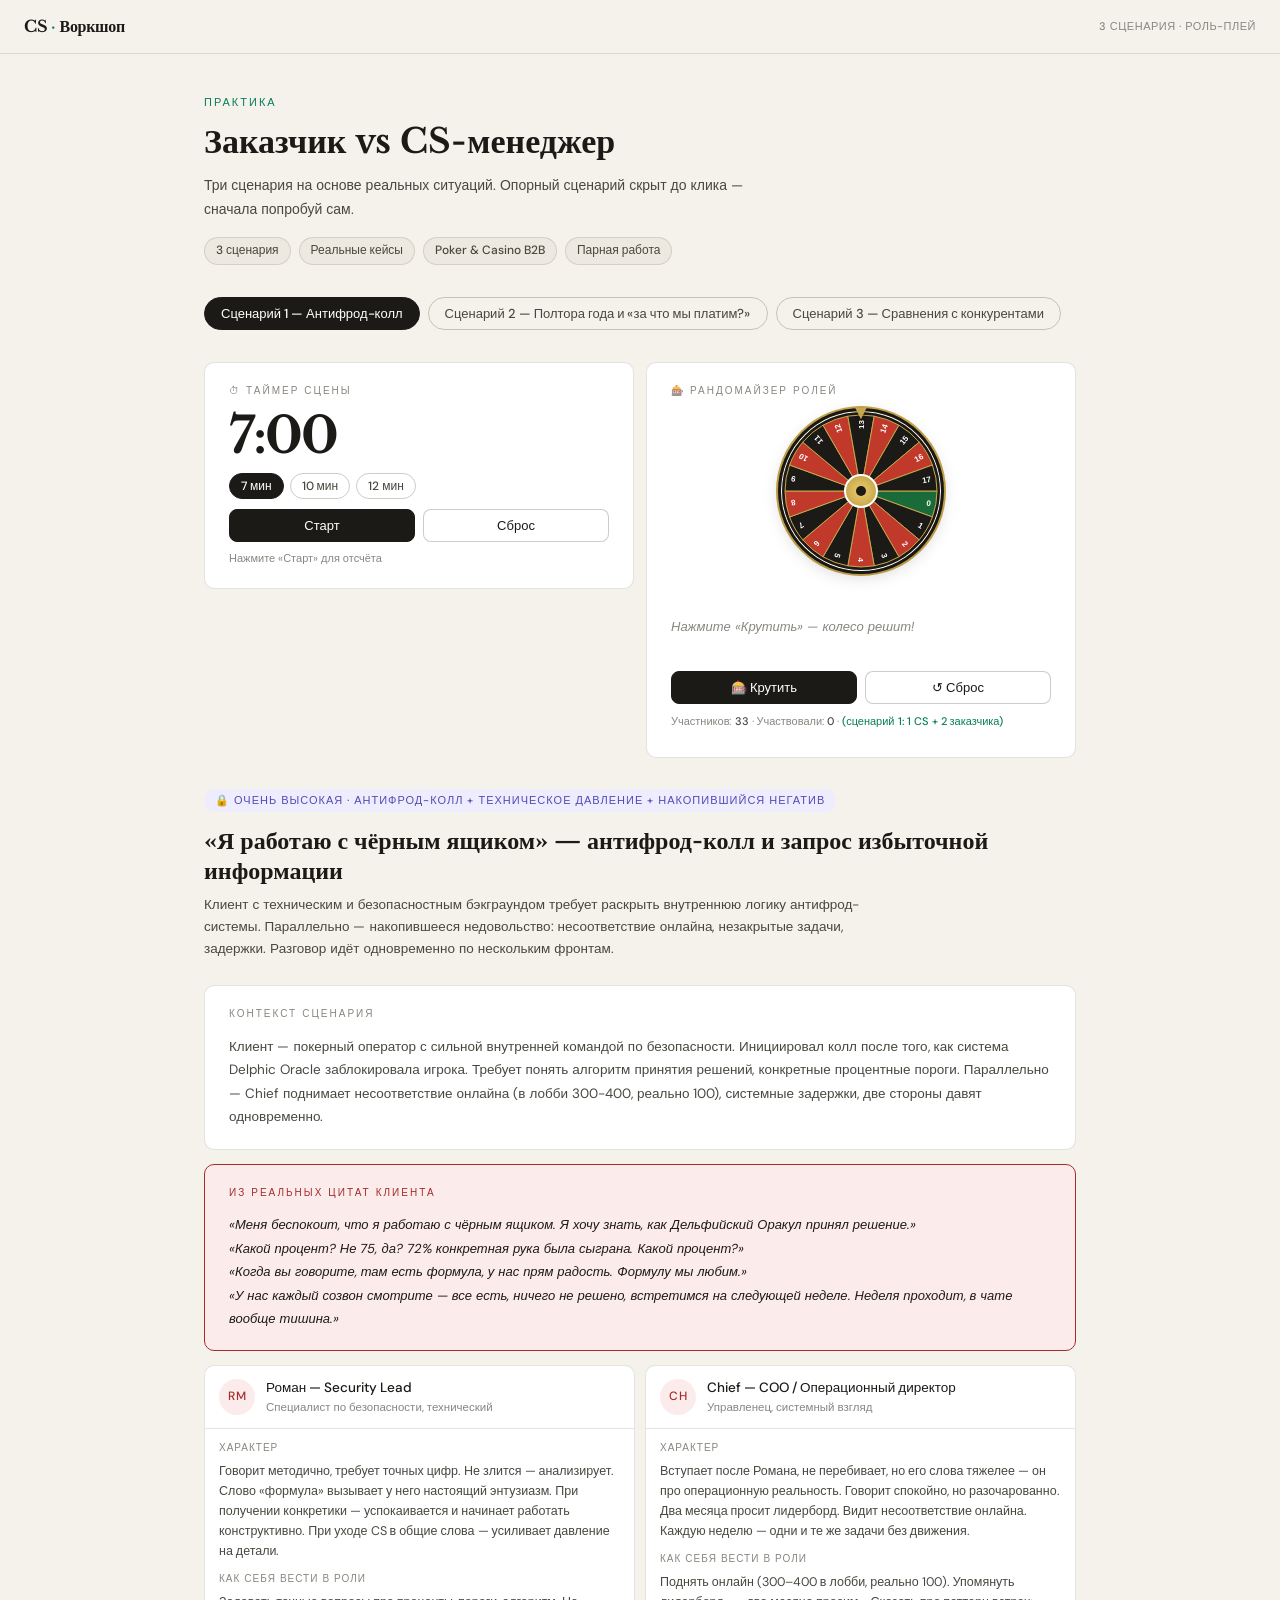
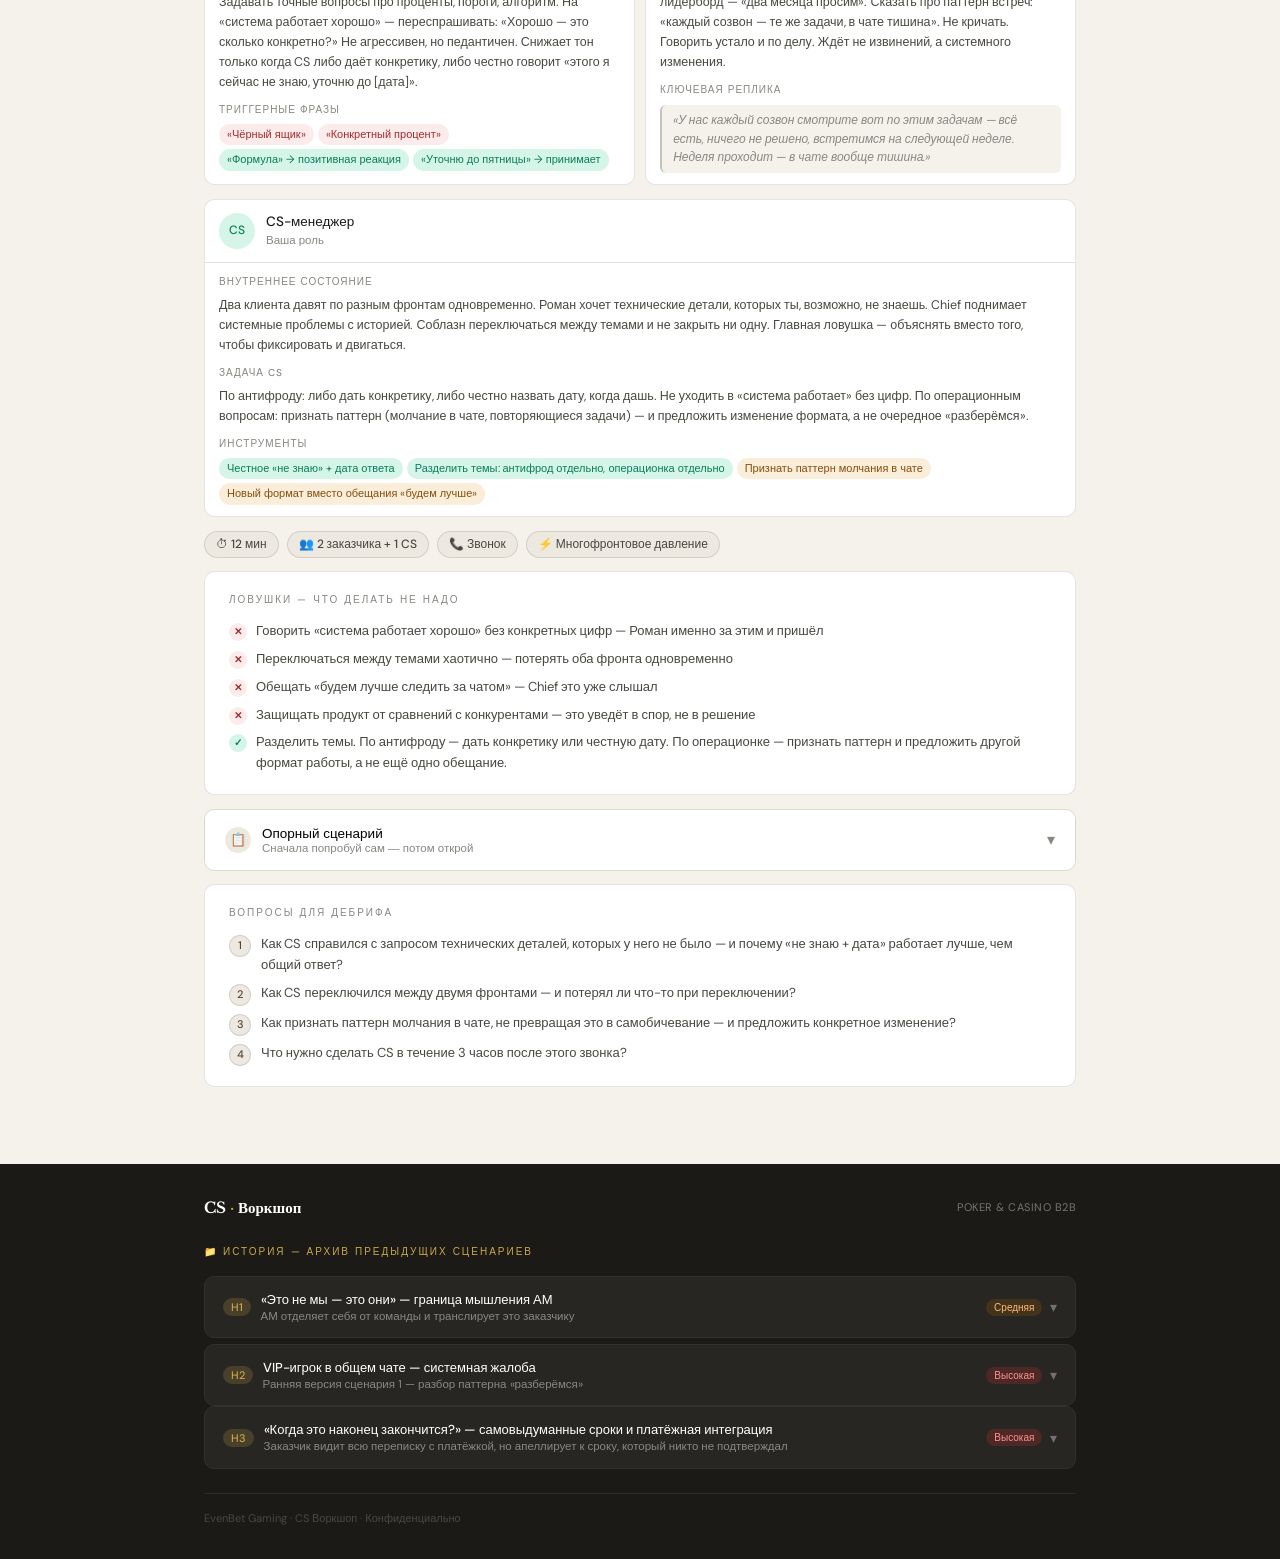
==== commit 24fe3985: "Add files via upload" ====
--- a/roleplay_scenarios_cs (1).html
+++ b/roleplay_scenarios_cs (1).html
@@ -8,221 +8,277 @@
 <link rel="preconnect" href="https://fonts.gstatic.com" crossorigin>
 <link href="https://fonts.googleapis.com/css2?family=Libre+Baskerville:ital,wght@0,400;0,700;1,400&family=DM+Sans:wght@300;400;500&display=swap" rel="stylesheet">
 <style>
-:root {
-  --bg: #F5F2EC;
-  --bg2: #EDE9E0;
-  --bg3: #E4E0D5;
-  --ink: #1C1A16;
-  --ink2: #4A4740;
-  --ink3: #8A8680;
-  --teal: #0A7D5C;
-  --teal-l: #D4F5E8;
-  --teal-m: #9FE1CB;
-  --red: #A32D2D;
-  --red-l: #FCEBEB;
-  --amber: #854F0B;
-  --amber-l: #FAEEDA;
-  --blue: #185FA5;
-  --blue-l: #E6F1FB;
-  --purple: #534AB7;
-  --purple-l: #EEEDFE;
-  --border: rgba(28,26,22,.12);
-  --border-m: rgba(28,26,22,.22);
-  --r: 10px;
-  --r-sm: 6px;
-}
-
+:root{
+  --bg:#F5F2EC;--bg2:#EDE9E0;--bg3:#E4E0D5;
+  --ink:#1C1A16;--ink2:#4A4740;--ink3:#8A8680;
+  --teal:#0A7D5C;--teal-l:#D4F5E8;--teal-m:#9FE1CB;
+  --red:#A32D2D;--red-l:#FCEBEB;
+  --amber:#854F0B;--amber-l:#FAEEDA;
+  --blue:#185FA5;--blue-l:#E6F1FB;
+  --purple:#534AB7;--purple-l:#EEEDFE;
+  --gold:#C8A84B;--gold-l:#FBF0D4;
+  --border:rgba(28,26,22,.12);--border-m:rgba(28,26,22,.22);
+  --r:10px;--r-sm:6px;
+}
 *{box-sizing:border-box;margin:0;padding:0}
 body{font-family:'DM Sans',sans-serif;background:var(--bg);color:var(--ink);min-height:100vh;line-height:1.6}
 
-/* ── HEADER ── */
-.site-header{border-bottom:1px solid var(--border);padding:1.5rem 2rem;display:flex;align-items:center;justify-content:space-between;background:var(--bg);position:sticky;top:0;z-index:100;backdrop-filter:blur(8px)}
-.logo{font-family:'Libre Baskerville',serif;font-size:17px;font-weight:700;letter-spacing:-.3px;color:var(--ink)}
+/* ── STICKY HEADER ── */
+.site-header{border-bottom:1px solid var(--border);padding:.85rem 1.5rem;display:flex;align-items:center;justify-content:space-between;gap:12px;background:rgba(245,242,236,.95);position:sticky;top:0;z-index:200;backdrop-filter:blur(10px)}
+.logo{font-family:'Libre Baskerville',serif;font-size:16px;font-weight:700;letter-spacing:-.3px;color:var(--ink);flex-shrink:0}
 .logo span{color:var(--teal)}
-.header-meta{font-size:12px;color:var(--ink3);font-weight:500;letter-spacing:.5px;text-transform:uppercase}
-
-/* ── MAIN LAYOUT ── */
-main{max-width:900px;margin:0 auto;padding:3rem 2rem 5rem}
+/* Timer in header */
+.header-timer{display:none;align-items:center;gap:10px;background:#fff;border:1px solid var(--border);border-radius:30px;padding:5px 14px}
+.header-timer.visible{display:flex}
+.ht-display{font-family:'Libre Baskerville',serif;font-size:20px;font-weight:700;letter-spacing:-1px;color:var(--ink);min-width:48px;font-variant-numeric:tabular-nums}
+.ht-display.warn{color:var(--amber)}
+.ht-display.danger{color:var(--red);animation:tpulse .7s ease-in-out infinite}
+.ht-display.done{color:var(--teal)}
+.ht-btn{font-size:12px;font-weight:500;padding:3px 10px;border-radius:20px;border:1px solid var(--border-m);background:transparent;color:var(--ink2);cursor:pointer;font-family:'DM Sans',sans-serif;transition:all .15s}
+.ht-btn:hover{background:var(--bg2)}
+.ht-btn.go{background:var(--ink);color:#fff;border-color:var(--ink)}
+.header-meta{font-size:11px;color:var(--ink3);font-weight:500;letter-spacing:.5px;text-transform:uppercase;flex-shrink:0}
+
+@keyframes tpulse{0%,100%{opacity:1}50%{opacity:.4}}
+@keyframes fadeIn{from{opacity:0;transform:translateY(6px)}to{opacity:1;transform:translateY(0)}}
+
+/* ── MAIN ── */
+main{max-width:920px;margin:0 auto;padding:2.5rem 1.5rem 4rem}
 
 /* ── INTRO ── */
-.intro{margin-bottom:3rem}
-.intro-label{font-size:11px;font-weight:500;letter-spacing:2px;text-transform:uppercase;color:var(--teal);margin-bottom:.75rem}
-.intro h1{font-family:'Libre Baskerville',serif;font-size:clamp(28px,4vw,38px);font-weight:700;line-height:1.2;color:var(--ink);margin-bottom:1rem}
-.intro p{font-size:15px;color:var(--ink2);max-width:600px;line-height:1.7}
-.intro-meta{display:flex;gap:12px;flex-wrap:wrap;margin-top:1.25rem}
-.meta-pill{font-size:12px;font-weight:500;padding:4px 12px;border-radius:20px;background:var(--bg2);color:var(--ink2);border:1px solid var(--border)}
-
-/* ── SCENARIO TABS ── */
-.sc-tabs{display:flex;gap:8px;margin-bottom:2.5rem;flex-wrap:wrap}
-.sc-tab{font-family:'DM Sans',sans-serif;font-size:13px;font-weight:500;padding:8px 18px;border-radius:30px;border:1.5px solid var(--border-m);background:transparent;color:var(--ink2);cursor:pointer;transition:all .2s;letter-spacing:-.1px}
-.sc-tab:hover{background:var(--bg2);border-color:var(--border-m)}
+.intro{margin-bottom:2rem}
+.intro-label{font-size:11px;font-weight:500;letter-spacing:2px;text-transform:uppercase;color:var(--teal);margin-bottom:.6rem}
+.intro h1{font-family:'Libre Baskerville',serif;font-size:clamp(24px,4vw,34px);font-weight:700;line-height:1.2;margin-bottom:.75rem}
+.intro p{font-size:14px;color:var(--ink2);max-width:580px;line-height:1.7}
+.intro-meta{display:flex;gap:8px;flex-wrap:wrap;margin-top:1rem}
+.meta-pill{font-size:12px;font-weight:500;padding:3px 11px;border-radius:20px;background:var(--bg2);color:var(--ink2);border:1px solid var(--border)}
+
+/* ── TABS ── */
+.sc-tabs{display:flex;gap:8px;margin-bottom:2rem;flex-wrap:wrap}
+.sc-tab{font-family:'DM Sans',sans-serif;font-size:13px;font-weight:500;padding:7px 16px;border-radius:30px;border:1.5px solid var(--border-m);background:transparent;color:var(--ink2);cursor:pointer;transition:all .2s}
+.sc-tab:hover{background:var(--bg2)}
 .sc-tab.active{background:var(--ink);color:#fff;border-color:var(--ink)}
 
 /* ── SCENARIO PANEL ── */
 .sc-panel{display:none;animation:fadeIn .25s ease}
 .sc-panel.active{display:block}
-@keyframes fadeIn{from{opacity:0;transform:translateY(6px)}to{opacity:1;transform:translateY(0)}}
-
-/* ── SCENARIO HEADER ── */
-.sc-header{margin-bottom:2rem}
-.sc-difficulty{display:inline-flex;align-items:center;gap:6px;font-size:11px;font-weight:500;letter-spacing:1px;text-transform:uppercase;padding:4px 12px;border-radius:20px;margin-bottom:1rem}
-.diff-high{background:var(--red-l);color:var(--red)}
-.diff-med{background:var(--amber-l);color:var(--amber)}
-.diff-vhigh{background:var(--purple-l);color:var(--purple)}
-.sc-header h2{font-family:'Libre Baskerville',serif;font-size:clamp(20px,3vw,26px);font-weight:700;line-height:1.25;color:var(--ink);margin-bottom:.6rem}
-.sc-header .subtitle{font-size:14px;color:var(--ink2);line-height:1.65;max-width:700px}
-
-/* ── BLOCKS ── */
-.block{background:#fff;border:1px solid var(--border);border-radius:var(--r);padding:1.5rem;margin-bottom:1rem}
-.block-label{font-size:10px;font-weight:500;letter-spacing:2px;text-transform:uppercase;color:var(--ink3);margin-bottom:.9rem}
-.block-text{font-size:14px;color:var(--ink2);line-height:1.75}
-
-/* ── REAL QUOTE ── */
-.real-quote{margin:1rem 0;background:var(--red-l);border-left:3px solid var(--red);border-radius:0 var(--r-sm) var(--r-sm) 0;padding:1rem 1.25rem}
-.real-quote .rq-label{font-size:10px;font-weight:500;letter-spacing:1.5px;text-transform:uppercase;color:var(--red);margin-bottom:.5rem}
-.real-quote p{font-size:14px;color:var(--ink);line-height:1.7;font-style:italic}
-
-/* ── CHARACTERS ── */
-.characters{display:grid;grid-template-columns:1fr 1fr;gap:10px;margin-bottom:1rem}
-@media(max-width:580px){.characters{grid-template-columns:1fr}}
-.char-card{background:#fff;border:1px solid var(--border);border-radius:var(--r);overflow:hidden}
-.char-head{padding:12px 16px;display:flex;align-items:center;gap:12px}
-.av{width:38px;height:38px;border-radius:50%;display:flex;align-items:center;justify-content:center;font-size:13px;font-weight:500;flex-shrink:0;letter-spacing:.5px}
-.av-cl{background:var(--red-l);color:var(--red)}
-.av-cs{background:var(--teal-l);color:var(--teal)}
-.char-name{font-size:14px;font-weight:500;color:var(--ink)}
-.char-role{font-size:12px;color:var(--ink3)}
-.char-body{padding:12px 16px;font-size:13px;color:var(--ink2);line-height:1.65;border-top:1px solid var(--border)}
-
-/* ── TIMING PILLS ── */
-.timing-row{display:flex;gap:8px;flex-wrap:wrap;margin-bottom:1rem}
-.t-pill{font-size:12px;font-weight:500;padding:4px 12px;border-radius:20px;background:var(--bg2);color:var(--ink2);border:1px solid var(--border)}
-
-/* ── TRAPS ── */
-.trap-list{display:flex;flex-direction:column;gap:8px}
-.trap{display:flex;align-items:flex-start;gap:10px;font-size:13px;color:var(--ink2);line-height:1.6}
-.trap-icon{width:20px;height:20px;border-radius:50%;display:flex;align-items:center;justify-content:center;font-size:11px;flex-shrink:0;margin-top:1px;font-weight:700}
-.trap-icon.bad{background:var(--red-l);color:var(--red)}
-.trap-icon.good{background:var(--teal-l);color:var(--teal)}
-
-/* ── ACCORDION (script) ── */
-.accordion{border:1px solid var(--border);border-radius:var(--r);overflow:hidden;margin-bottom:1rem}
-.accordion-trigger{width:100%;background:#fff;border:none;padding:1.25rem 1.5rem;display:flex;align-items:center;justify-content:space-between;cursor:pointer;gap:12px;text-align:left;transition:background .15s}
-.accordion-trigger:hover{background:var(--bg2)}
-.accordion-trigger.open{background:var(--ink);color:#fff}
-.accordion-trigger .trigger-left{display:flex;align-items:center;gap:12px}
-.trigger-icon{width:28px;height:28px;border-radius:50%;background:var(--bg2);display:flex;align-items:center;justify-content:center;flex-shrink:0;font-size:14px;transition:background .15s}
-.accordion-trigger.open .trigger-icon{background:rgba(255,255,255,.15)}
-.trigger-label{font-size:14px;font-weight:500;color:inherit}
-.trigger-sub{font-size:12px;color:var(--ink3);margin-top:1px}
-.accordion-trigger.open .trigger-sub{color:rgba(255,255,255,.6)}
-.chevron{font-size:18px;color:var(--ink3);transition:transform .25s;line-height:1;flex-shrink:0}
-.accordion-trigger.open .chevron{transform:rotate(180deg);color:rgba(255,255,255,.7)}
-.accordion-body{display:none;background:#fff;border-top:1px solid var(--border)}
-.accordion-body.open{display:block}
-.script-inner{padding:1.25rem 1.5rem}
-
-/* ── SCRIPT LINES ── */
-.script-line{display:flex;gap:12px;padding:.75rem 0;border-bottom:1px solid var(--border);align-items:flex-start}
-.script-line:last-child{border-bottom:none;padding-bottom:0}
-.who{min-width:72px;font-size:11px;font-weight:500;padding:3px 8px;border-radius:20px;text-align:center;flex-shrink:0;margin-top:2px;letter-spacing:.2px}
-.who.cl{background:var(--red-l);color:var(--red)}
-.who.cs{background:var(--teal-l);color:var(--teal)}
-.who.note{background:var(--bg2);color:var(--ink3)}
-.line-text{font-size:13.5px;color:var(--ink);line-height:1.65}
-.line-text em{color:var(--ink3);font-style:normal;font-size:12px;display:block;margin-top:2px}
-
-/* ── DEBRIEF ── */
-.debrief-list{display:flex;flex-direction:column;gap:8px}
-.dq{display:flex;align-items:flex-start;gap:12px;font-size:13.5px;color:var(--ink2);line-height:1.6}
-.dq-n{min-width:24px;height:24px;border-radius:50%;background:var(--bg2);color:var(--ink2);display:flex;align-items:center;justify-content:center;font-size:12px;font-weight:500;flex-shrink:0;margin-top:1px;border:1px solid var(--border)}
-
-/* ── DIVIDER ── */
-.divider{height:1px;background:var(--border);margin:1.5rem 0}
-
-/* ── SECTION LABEL ── */
-.section-label{font-size:10px;font-weight:500;letter-spacing:2px;text-transform:uppercase;color:var(--ink3);margin-bottom:.75rem}
 
 /* ── TOOLS PANEL ── */
-.tools-panel{display:grid;grid-template-columns:1fr 1fr;gap:12px;margin-bottom:2rem}
+.tools-panel{display:grid;grid-template-columns:1fr 1fr;gap:12px;margin-bottom:1.75rem}
 @media(max-width:600px){.tools-panel{grid-template-columns:1fr}}
 
-/* ── TIMER ── */
-.timer-card{background:#fff;border:1px solid var(--border);border-radius:var(--r);padding:1.25rem 1.5rem}
-.tool-label{font-size:10px;font-weight:500;letter-spacing:2px;text-transform:uppercase;color:var(--ink3);margin-bottom:.9rem}
-.timer-display{font-family:'Libre Baskerville',serif;font-size:52px;font-weight:700;color:var(--ink);letter-spacing:-2px;line-height:1;margin-bottom:.85rem;transition:color .3s;font-variant-numeric:tabular-nums}
+/* ── TIMER CARD ── */
+.timer-card{background:#fff;border:1px solid var(--border);border-radius:var(--r);padding:1.25rem 1.5rem;align-self:start}
+.tool-label{font-size:10px;font-weight:500;letter-spacing:2px;text-transform:uppercase;color:var(--ink3);margin-bottom:.75rem}
+.timer-display{font-family:'Libre Baskerville',serif;font-size:50px;font-weight:700;color:var(--ink);letter-spacing:-2px;line-height:1;margin-bottom:.75rem;transition:color .3s;font-variant-numeric:tabular-nums}
 .timer-display.warn{color:var(--amber)}
 .timer-display.danger{color:var(--red);animation:tpulse .7s ease-in-out infinite}
-@keyframes tpulse{0%,100%{opacity:1}50%{opacity:.4}}
 .timer-display.done{color:var(--teal)}
-.timer-preset-row{display:flex;gap:6px;flex-wrap:wrap;margin-bottom:.75rem}
+.timer-preset-row{display:flex;gap:6px;flex-wrap:wrap;margin-bottom:.65rem}
 .t-preset{font-size:12px;font-weight:500;padding:4px 11px;border-radius:20px;border:1px solid var(--border-m);background:transparent;color:var(--ink2);cursor:pointer;transition:all .15s;font-family:'DM Sans',sans-serif}
 .t-preset:hover{background:var(--bg2)}
 .t-preset.sel{background:var(--ink);color:#fff;border-color:var(--ink)}
 .timer-controls{display:flex;gap:8px}
-.t-btn{font-family:'DM Sans',sans-serif;font-size:13px;font-weight:500;padding:8px 16px;border-radius:8px;border:1.5px solid var(--border-m);background:#fff;color:var(--ink);cursor:pointer;transition:all .15s;flex:1}
+.t-btn{font-family:'DM Sans',sans-serif;font-size:13px;font-weight:500;padding:7px 14px;border-radius:8px;border:1.5px solid var(--border-m);background:#fff;color:var(--ink);cursor:pointer;transition:all .15s;flex:1}
 .t-btn:hover{background:var(--bg2)}
 .t-btn.t-primary{background:var(--ink);color:#fff;border-color:var(--ink)}
-.t-btn.t-primary:hover{opacity:.85}
-.timer-status{font-size:12px;color:var(--ink3);margin-top:.55rem;min-height:16px}
-
-/* ── RANDOMIZER ── */
+.timer-status{font-size:11px;color:var(--ink3);margin-top:.5rem;min-height:15px}
+
+/* ── ROULETTE / RANDOMIZER ── */
 .rand-card{background:#fff;border:1px solid var(--border);border-radius:var(--r);padding:1.25rem 1.5rem;display:flex;flex-direction:column}
-.rand-result{min-height:76px;display:flex;flex-direction:column;justify-content:center;margin-bottom:.75rem}
-.rand-pair{display:flex;gap:10px;align-items:flex-start;margin-bottom:.25rem}
+.wheel-wrap{position:relative;width:160px;height:170px;margin:0 auto .8rem;flex-shrink:0}
+#wheelCanvas{border-radius:50%;box-shadow:0 4px 18px rgba(0,0,0,.18),0 0 0 3px #1C1A16,0 0 0 5px #C8A84B;display:block}
+.wheel-pointer{position:absolute;top:-9px;left:50%;transform:translateX(-50%);font-size:20px;color:#C8A84B;text-shadow:0 2px 4px rgba(0,0,0,.3);line-height:1;z-index:2;pointer-events:none}
+.rand-result{min-height:68px;display:flex;flex-direction:column;justify-content:center;margin-bottom:.6rem}
+.rand-pair{display:flex;gap:8px;align-items:stretch}
 .rand-person{flex:1}
 .rand-role-label{font-size:10px;font-weight:500;letter-spacing:1.5px;text-transform:uppercase;margin-bottom:2px}
 .role-cs-lbl{color:var(--teal)}
 .role-cl-lbl{color:var(--red)}
-.rand-name{font-family:'Libre Baskerville',serif;font-size:18px;font-weight:700;color:var(--ink);line-height:1.2;transition:all .15s}
+.rand-name{font-family:'Libre Baskerville',serif;font-size:15px;font-weight:700;color:var(--ink);line-height:1.25;transition:all .15s}
 .rand-name.spinning{opacity:0;transform:translateY(-3px)}
-.rand-sep{width:1px;background:var(--border);align-self:stretch;flex-shrink:0;margin:2px 0}
-.rand-empty{font-size:14px;color:var(--ink3);font-style:italic}
-.rand-controls{display:flex;gap:8px;margin-bottom:.65rem}
-.r-btn{font-family:'DM Sans',sans-serif;font-size:13px;font-weight:500;padding:8px 16px;border-radius:8px;border:1.5px solid var(--border-m);background:#fff;color:var(--ink);cursor:pointer;transition:all .15s;flex:1}
+/* Replace button */
+.rand-replace-row{display:flex;gap:6px;margin-top:4px}
+.replace-btn{font-size:11px;font-weight:500;padding:2px 8px;border-radius:12px;border:1px solid var(--border-m);background:transparent;color:var(--ink2);cursor:pointer;font-family:'DM Sans',sans-serif;transition:all .15s;display:flex;align-items:center;gap:3px}
+.replace-btn:hover{background:var(--bg2)}
+.replace-btn.cs-replace{border-color:var(--teal);color:var(--teal)}
+.replace-btn.cl-replace{border-color:var(--red);color:var(--red)}
+.rand-sep{width:1px;background:var(--border);flex-shrink:0}
+.rand-empty{font-size:13px;color:var(--ink3);font-style:italic}
+.rand-controls{display:flex;gap:8px;margin-bottom:.55rem}
+.r-btn{font-family:'DM Sans',sans-serif;font-size:13px;font-weight:500;padding:7px 14px;border-radius:8px;border:1.5px solid var(--border-m);background:#fff;color:var(--ink);cursor:pointer;transition:all .15s;flex:1}
 .r-btn:hover{background:var(--bg2)}
 .r-btn.r-primary{background:var(--ink);color:#fff;border-color:var(--ink)}
-.r-btn.r-primary:hover{opacity:.85}
-.rand-count{font-size:11px;color:var(--ink3);margin-bottom:.5rem}
+.rand-count{font-size:11px;color:var(--ink3);margin-bottom:.4rem}
 .rand-count span{font-weight:500;color:var(--ink2)}
-.picked-list{display:flex;flex-wrap:wrap;gap:4px;max-height:60px;overflow-y:auto}
-.picked-chip{font-size:11px;font-weight:400;padding:2px 8px;border-radius:12px;background:var(--bg2);color:var(--ink2)}
+.picked-list{display:flex;flex-wrap:wrap;gap:3px;max-height:54px;overflow-y:auto}
+.picked-chip{font-size:10px;padding:2px 7px;border-radius:10px;background:var(--bg2);color:var(--ink2)}
 .picked-chip.latest{background:var(--ink);color:#fff;font-weight:500}
 
+/* ── SCENARIO HEADER ── */
+.sc-header{margin-bottom:1.5rem}
+.sc-difficulty{display:inline-flex;align-items:center;gap:6px;font-size:11px;font-weight:500;letter-spacing:1px;text-transform:uppercase;padding:3px 11px;border-radius:20px;margin-bottom:.85rem}
+.diff-high{background:var(--red-l);color:var(--red)}
+.diff-med{background:var(--amber-l);color:var(--amber)}
+.diff-vhigh{background:var(--purple-l);color:var(--purple)}
+.sc-header h2{font-family:'Libre Baskerville',serif;font-size:clamp(18px,3vw,24px);font-weight:700;line-height:1.25;margin-bottom:.5rem}
+.sc-header .subtitle{font-size:13.5px;color:var(--ink2);line-height:1.65;max-width:680px}
+
+/* ── BLOCKS ── */
+.block{background:#fff;border:1px solid var(--border);border-radius:var(--r);padding:1.25rem 1.5rem;margin-bottom:.85rem}
+.block-label{font-size:10px;font-weight:500;letter-spacing:2px;text-transform:uppercase;color:var(--ink3);margin-bottom:.8rem}
+.block-text{font-size:13.5px;color:var(--ink2);line-height:1.75}
+
+/* ── REAL QUOTE ── */
+.real-quote{margin:1rem 0;background:var(--red-l);border-left:3px solid var(--red);border-radius:0 var(--r-sm) var(--r-sm) 0;padding:.9rem 1.1rem}
+.real-quote .rq-label{font-size:10px;font-weight:500;letter-spacing:1.5px;text-transform:uppercase;color:var(--red);margin-bottom:.45rem}
+.real-quote p{font-size:13.5px;color:var(--ink);line-height:1.7;font-style:italic}
+
+/* ── CHARACTER CARDS ── */
+.characters{display:grid;grid-template-columns:1fr 1fr;gap:10px;margin-bottom:.85rem}
+@media(max-width:580px){.characters{grid-template-columns:1fr}}
+.char-card{background:#fff;border:1px solid var(--border);border-radius:var(--r);overflow:hidden}
+.char-head{padding:11px 14px;display:flex;align-items:center;gap:11px}
+.av{width:36px;height:36px;border-radius:50%;display:flex;align-items:center;justify-content:center;font-size:12px;font-weight:500;flex-shrink:0;letter-spacing:.5px}
+.av-cl{background:var(--red-l);color:var(--red)}
+.av-cs{background:var(--teal-l);color:var(--teal)}
+.char-name{font-size:13.5px;font-weight:500;color:var(--ink)}
+.char-role{font-size:11.5px;color:var(--ink3)}
+.char-body{padding:11px 14px;border-top:1px solid var(--border)}
+.char-section{margin-bottom:.65rem}
+.char-section:last-child{margin-bottom:0}
+.char-section-title{font-size:10px;font-weight:500;letter-spacing:1px;text-transform:uppercase;color:var(--ink3);margin-bottom:.3rem}
+.char-section-text{font-size:12.5px;color:var(--ink2);line-height:1.6}
+.char-tags{display:flex;flex-wrap:wrap;gap:4px;margin-top:.35rem}
+.char-tag{font-size:11px;padding:2px 8px;border-radius:12px;background:var(--bg2);color:var(--ink2)}
+.char-tag.red{background:var(--red-l);color:var(--red)}
+.char-tag.teal{background:var(--teal-l);color:var(--teal)}
+.char-tag.amber{background:var(--amber-l);color:var(--amber)}
+.char-quote{font-size:12px;font-style:italic;color:var(--ink3);margin-top:.4rem;padding:.4rem .7rem;background:var(--bg);border-radius:var(--r-sm);border-left:2px solid var(--border-m);line-height:1.55}
+
+/* ── TIMING PILLS ── */
+.timing-row{display:flex;gap:8px;flex-wrap:wrap;margin-bottom:.85rem}
+.t-pill{font-size:12px;font-weight:500;padding:3px 11px;border-radius:20px;background:var(--bg2);color:var(--ink2);border:1px solid var(--border)}
+
+/* ── TRAPS ── */
+.trap-list{display:flex;flex-direction:column;gap:7px}
+.trap{display:flex;align-items:flex-start;gap:9px;font-size:13px;color:var(--ink2);line-height:1.6}
+.trap-icon{width:18px;height:18px;border-radius:50%;display:flex;align-items:center;justify-content:center;font-size:10px;flex-shrink:0;margin-top:2px;font-weight:700}
+.trap-icon.bad{background:var(--red-l);color:var(--red)}
+.trap-icon.good{background:var(--teal-l);color:var(--teal)}
+
+/* ── ACCORDION ── */
+.accordion{border:1px solid var(--border);border-radius:var(--r);overflow:hidden;margin-bottom:.85rem}
+.accordion-trigger{width:100%;background:#fff;border:none;padding:1rem 1.25rem;display:flex;align-items:center;justify-content:space-between;cursor:pointer;gap:12px;text-align:left;transition:background .15s}
+.accordion-trigger:hover{background:var(--bg2)}
+.accordion-trigger.open{background:var(--ink);color:#fff}
+.trigger-left{display:flex;align-items:center;gap:11px}
+.trigger-icon{width:26px;height:26px;border-radius:50%;background:var(--bg2);display:flex;align-items:center;justify-content:center;flex-shrink:0;font-size:13px}
+.accordion-trigger.open .trigger-icon{background:rgba(255,255,255,.15)}
+.trigger-label{font-size:13.5px;font-weight:500;color:inherit}
+.trigger-sub{font-size:11.5px;color:var(--ink3);margin-top:1px}
+.accordion-trigger.open .trigger-sub{color:rgba(255,255,255,.55)}
+.chevron{font-size:16px;color:var(--ink3);transition:transform .25s;line-height:1;flex-shrink:0}
+.accordion-trigger.open .chevron{transform:rotate(180deg);color:rgba(255,255,255,.6)}
+.accordion-body{display:none;background:#fff;border-top:1px solid var(--border)}
+.accordion-body.open{display:block}
+.script-inner{padding:1rem 1.25rem}
+
+/* ── SCRIPT LINES ── */
+.script-line{display:flex;gap:10px;padding:.65rem 0;border-bottom:1px solid var(--border);align-items:flex-start}
+.script-line:last-child{border-bottom:none;padding-bottom:0}
+.who{min-width:68px;font-size:10.5px;font-weight:500;padding:3px 7px;border-radius:20px;text-align:center;flex-shrink:0;margin-top:2px}
+.who.cl{background:var(--red-l);color:var(--red)}
+.who.cs{background:var(--teal-l);color:var(--teal)}
+.who.note{background:var(--bg2);color:var(--ink3)}
+.line-text{font-size:13px;color:var(--ink);line-height:1.65}
+.line-text em{color:var(--ink3);font-style:normal;font-size:11.5px;display:block;margin-top:2px}
+
+/* ── DEBRIEF ── */
+.debrief-list{display:flex;flex-direction:column;gap:7px}
+.dq{display:flex;align-items:flex-start;gap:10px;font-size:13px;color:var(--ink2);line-height:1.6}
+.dq-n{min-width:22px;height:22px;border-radius:50%;background:var(--bg2);color:var(--ink2);display:flex;align-items:center;justify-content:center;font-size:11px;font-weight:500;flex-shrink:0;margin-top:1px;border:1px solid var(--border)}
+
 /* ── FOOTER ── */
-footer{border-top:1px solid var(--border);padding:1.5rem 2rem;text-align:center;font-size:12px;color:var(--ink3);background:var(--bg)}
+footer{background:var(--ink);color:rgba(255,255,255,.6);padding:0}
+.footer-inner{max-width:920px;margin:0 auto;padding:2rem 1.5rem}
+.footer-top{display:flex;align-items:center;justify-content:space-between;gap:12px;margin-bottom:1.5rem}
+.footer-logo{font-family:'Libre Baskerville',serif;font-size:15px;font-weight:700;color:#fff}
+.footer-logo span{color:var(--gold)}
+.footer-meta{font-size:11px;letter-spacing:.5px;text-transform:uppercase;color:rgba(255,255,255,.4)}
+
+/* ── HISTORY SECTION IN FOOTER ── */
+.history-title{font-size:10px;font-weight:500;letter-spacing:2px;text-transform:uppercase;color:var(--gold);margin-bottom:1rem}
+.history-list{display:flex;flex-direction:column;gap:6px}
+.hist-item{border:1px solid rgba(255,255,255,.1);border-radius:var(--r);overflow:hidden}
+.hist-trigger{width:100%;background:rgba(255,255,255,.05);border:none;padding:.85rem 1.1rem;display:flex;align-items:center;justify-content:space-between;cursor:pointer;gap:12px;text-align:left;color:#fff;font-family:'DM Sans',sans-serif;transition:background .15s}
+.hist-trigger:hover{background:rgba(255,255,255,.1)}
+.hist-trigger.open{background:rgba(200,168,75,.15)}
+.hist-trigger-left{display:flex;align-items:center;gap:10px}
+.hist-num{font-size:11px;font-weight:500;padding:2px 8px;border-radius:20px;background:rgba(200,168,75,.2);color:var(--gold);flex-shrink:0}
+.hist-name{font-size:13px;font-weight:500;color:#fff}
+.hist-sub{font-size:11.5px;color:rgba(255,255,255,.45);margin-top:1px}
+.hist-difficulty{font-size:10px;font-weight:500;padding:2px 8px;border-radius:20px;flex-shrink:0}
+.hd-high{background:rgba(163,45,45,.3);color:#FF9090}
+.hd-med{background:rgba(133,79,11,.3);color:#FFBA7A}
+.hist-chevron{font-size:14px;color:rgba(255,255,255,.35);transition:transform .25s;flex-shrink:0}
+.hist-trigger.open .hist-chevron{transform:rotate(180deg);color:var(--gold)}
+.hist-body{display:none;border-top:1px solid rgba(255,255,255,.08);background:rgba(0,0,0,.2);padding:1.25rem}
+.hist-body.open{display:block}
+.hist-block{margin-bottom:1rem}
+.hist-block:last-child{margin-bottom:0}
+.hist-block-label{font-size:10px;font-weight:500;letter-spacing:1.5px;text-transform:uppercase;color:rgba(255,255,255,.35);margin-bottom:.5rem}
+.hist-block-text{font-size:13px;color:rgba(255,255,255,.75);line-height:1.7}
+.hist-quote{background:rgba(163,45,45,.2);border-left:2px solid rgba(163,45,45,.6);border-radius:0 6px 6px 0;padding:.7rem .9rem;margin:.6rem 0;font-size:12.5px;color:rgba(255,255,255,.8);font-style:italic;line-height:1.65}
+.hist-chars{display:grid;grid-template-columns:1fr 1fr;gap:8px;margin-bottom:.75rem}
+@media(max-width:480px){.hist-chars{grid-template-columns:1fr}}
+.hist-char{background:rgba(255,255,255,.05);border:1px solid rgba(255,255,255,.1);border-radius:8px;padding:.75rem}
+.hist-char-name{font-size:13px;font-weight:500;color:#fff;margin-bottom:2px}
+.hist-char-role{font-size:11px;color:rgba(255,255,255,.4);margin-bottom:.4rem}
+.hist-char-body{font-size:12px;color:rgba(255,255,255,.65);line-height:1.6}
+.hist-traps{display:flex;flex-direction:column;gap:5px}
+.hist-trap{font-size:12px;color:rgba(255,255,255,.65);display:flex;gap:7px;line-height:1.55}
+.hist-trap-icon{font-size:12px;flex-shrink:0}
+.footer-copy{font-size:11px;color:rgba(255,255,255,.2);margin-top:1.5rem;padding-top:1rem;border-top:1px solid rgba(255,255,255,.08)}
 </style>
 </head>
 <body>
 
 <header class="site-header">
   <div class="logo">CS<span> · </span>Воркшоп</div>
-  <div class="header-meta">Роль-плей · 3 сценария</div>
+
+  <!-- Timer in header — shown after timer starts -->
+  <div class="header-timer" id="headerTimer">
+    <div class="ht-display" id="htDisplay">7:00</div>
+    <button class="ht-btn go" id="htBtn" onclick="timerToggle()">Пауза</button>
+    <button class="ht-btn" onclick="timerReset()">↺</button>
+  </div>
+
+  <div class="header-meta">3 сценария · Роль-плей</div>
 </header>
 
 <main>
   <div class="intro">
     <div class="intro-label">Практика</div>
     <h1>Заказчик vs CS-менеджер</h1>
-    <p>Три сценария на основе реальных ситуаций. Опорный сценарий скрыт до клика — сначала попробуй сам, потом сверяйся.</p>
+    <p>Три сценария на основе реальных ситуаций. Опорный сценарий скрыт до клика — сначала попробуй сам.</p>
     <div class="intro-meta">
       <span class="meta-pill">3 сценария</span>
       <span class="meta-pill">Реальные кейсы</span>
-      <span class="meta-pill">Poker & Casino B2B</span>
+      <span class="meta-pill">Poker &amp; Casino B2B</span>
       <span class="meta-pill">Парная работа</span>
     </div>
   </div>
 
   <div class="sc-tabs">
-    <button class="sc-tab active" onclick="showScenario('s1',this)">Сценарий 1 — VIP-игрок</button>
-    <button class="sc-tab" onclick="showScenario('s2',this)">Сценарий 2 — Эскалация без оснований</button>
-    <button class="sc-tab" onclick="showScenario('s3',this)">Сценарий 3 — Потери из-за промо</button>
+    <button class="sc-tab active" onclick="showScenario('s1',this)">Сценарий 1 — Антифрод-колл</button>
+    <button class="sc-tab" onclick="showScenario('s2',this)">Сценарий 2 — Полтора года и «за что мы платим?»</button>
+    <button class="sc-tab" onclick="showScenario('s3',this)">Сценарий 3 — Сравнения с конкурентами</button>
   </div>
 
-  <!-- ════════════ TOOLS: TIMER + RANDOMIZER ════════════ -->
+  <!-- TOOLS: TIMER + RANDOMIZER -->
   <div class="tools-panel">
 
-    <!-- TIMER -->
     <div class="timer-card">
       <div class="tool-label">⏱ Таймер сцены</div>
       <div class="timer-display" id="timerDisplay">7:00</div>
@@ -230,115 +286,292 @@
         <button class="t-preset sel" onclick="setPreset(7,this)">7 мин</button>
         <button class="t-preset" onclick="setPreset(10,this)">10 мин</button>
         <button class="t-preset" onclick="setPreset(12,this)">12 мин</button>
-        <button class="t-preset" onclick="setPreset(5,this)">5 мин</button>
       </div>
       <div class="timer-controls">
         <button class="t-btn t-primary" id="timerStartBtn" onclick="timerToggle()">Старт</button>
         <button class="t-btn" onclick="timerReset()">Сброс</button>
       </div>
-      <div class="timer-status" id="timerStatus">Нажмите «Старт» чтобы начать отсчёт</div>
-    </div>
-
-    <!-- RANDOMIZER -->
+      <div class="timer-status" id="timerStatus">Нажмите «Старт» для отсчёта</div>
+    </div>
+
     <div class="rand-card">
-      <div class="tool-label">🎲 Рандомайзер ролей</div>
+      <div class="tool-label">🎰 Рандомайзер ролей</div>
+      <div class="wheel-wrap">
+        <canvas id="wheelCanvas" width="160" height="160"></canvas>
+        <div class="wheel-pointer">▼</div>
+      </div>
       <div class="rand-result" id="randResult">
-        <div class="rand-empty">Нажмите «Выбрать» — назначим роли случайно</div>
+        <div class="rand-empty">Нажмите «Крутить» — колесо решит!</div>
       </div>
       <div class="rand-controls">
-        <button class="r-btn r-primary" onclick="pickRoles()">🎲 Выбрать</button>
+        <button class="r-btn r-primary" id="spinBtn" onclick="pickRoles()">🎰 Крутить</button>
         <button class="r-btn" onclick="resetRand()">↺ Сброс</button>
       </div>
-      <div class="rand-count" id="randCount">Участников: <span>34</span> · Уже участвовали: <span id="pickedCount">0</span></div>
+      <div class="rand-count">Участников: <span>33</span> · Участвовали: <span id="pickedCount">0</span> · <span id="randModeHint" style="color:var(--teal)">(сценарий 1: 1 CS + 2 заказчика)</span></div>
       <div class="picked-list" id="pickedList"></div>
     </div>
 
   </div>
 
-  <!-- ════════════════════════════════════════════════ SCENARIO 1 -->
+  <!-- ════ SCENARIO 1 ════ -->
   <div class="sc-panel active" id="s1">
     <div class="sc-header">
-      <div class="sc-difficulty diff-high">🔥 Сложность: высокая · Эмоциональный накал</div>
-      <h2>«Это происходит по вашей вине» — VIP-игрок и прямые потери</h2>
-      <p class="subtitle">Реальная переписка из общего чата. Заказчик несёт финансовые потери из-за системного сбоя и требует решения, не разового ответа.</p>
+      <div class="sc-difficulty diff-vhigh">🔒 Очень высокая · Антифрод-колл + техническое давление + накопившийся негатив</div>
+      <h2>«Я работаю с чёрным ящиком» — антифрод-колл и запрос избыточной информации</h2>
+      <p class="subtitle">Клиент с техническим и безопасностным бэкграундом требует раскрыть внутреннюю логику антифрод-системы. Параллельно — накопившееся недовольство: несоответствие онлайна, незакрытые задачи, задержки. Разговор идёт одновременно по нескольким фронтам.</p>
     </div>
 
     <div class="block">
       <div class="block-label">Контекст сценария</div>
-      <div class="block-text">VIP-игрок оператора покера периодически сталкивается с техническими сбоями: вылетает из турниров, не отображается баланс, не работают некоторые функции. Оператор неоднократно поднимал вопрос в общем чате, объяснял статус игрока. CS каждый раз отвечал «разберёмся», но системного решения нет. Вчера оператор был вынужден выплатить игроку денежную компенсацию из своего кармана. Теперь пишет снова — в общем чате, где видят все.</div>
-      <div class="real-quote">
-        <div class="rq-label">Из реальной переписки</div>
-        <p>«Коллеги! Это просто какой-то ужас! Мы вас просим об одном и том же изо дня в день. Мы объясняем, что это один из наших ВИП игроков и нам критично важно поддерживать для него высокий уровень сервиса. Мы вчера были вынуждены выплатить ему денежное вознаграждение как компенсацию за неудобства, это наш прямой убыток, который происходит по вашей вине. Можно решить этот вопрос без необходимости возвращаться к нему каждый день?»</p>
+      <div class="block-text">Клиент — покерный оператор с сильной внутренней командой по безопасности. Инициировал колл после того, как система Delphic Oracle заблокировала игрока. Требует понять алгоритм принятия решений, конкретные процентные пороги. Параллельно — Chief поднимает несоответствие онлайна (в лобби 300-400, реально 100), системные задержки, две стороны давят одновременно.</div>
+    </div>
+
+    <div class="block" style="background:var(--red-l);border-color:var(--red)">
+      <div class="block-label" style="color:var(--red)">Из реальных цитат клиента</div>
+      <div style="font-size:13px;color:var(--ink);line-height:1.8;font-style:italic">
+        «Меня беспокоит, что я работаю с чёрным ящиком. Я хочу знать, как Дельфийский Оракул принял решение.»<br>
+        «Какой процент? Не 75, да? 72% конкретная рука была сыграна. Какой процент?»<br>
+        «Когда вы говорите, там есть формула, у нас прям радость. Формулу мы любим.»<br>
+        «У нас каждый созвон смотрите — все есть, ничего не решено, встретимся на следующей неделе. Неделя проходит, в чате вообще тишина.»
       </div>
     </div>
 
     <div class="characters">
       <div class="char-card">
         <div class="char-head">
-          <div class="av av-cl">RA</div>
-          <div><div class="char-name">Рустам Алиев</div><div class="char-role">Head of Poker Room, оператор</div></div>
-        </div>
-        <div class="char-body">Профессионал, за пределами терпения. Уже платил из своего кармана. Пишет в общий чат намеренно — давление публичностью. Говорит быстро, перебивает, возвращается к «а вы обещали». Если CS оправдывается — усиливает давление. При признании факта убытка — чуть снижает тон.</div>
+          <div class="av av-cl">RM</div>
+          <div><div class="char-name">Роман — Security Lead</div><div class="char-role">Специалист по безопасности, технический</div></div>
+        </div>
+        <div class="char-body">
+          <div class="char-section">
+            <div class="char-section-title">Характер</div>
+            <div class="char-section-text">Говорит методично, требует точных цифр. Не злится — анализирует. Слово «формула» вызывает у него настоящий энтузиазм. При получении конкретики — успокаивается и начинает работать конструктивно. При уходе CS в общие слова — усиливает давление на детали.</div>
+          </div>
+          <div class="char-section">
+            <div class="char-section-title">Как себя вести в роли</div>
+            <div class="char-section-text">Задавать точные вопросы про проценты, пороги, алгоритм. На «система работает хорошо» — переспрашивать: «Хорошо — это сколько конкретно?» Не агрессивен, но педантичен. Снижает тон только когда CS либо даёт конкретику, либо честно говорит «этого я сейчас не знаю, уточню до [дата]».</div>
+          </div>
+          <div class="char-section">
+            <div class="char-section-title">Триггерные фразы</div>
+            <div class="char-tags">
+              <span class="char-tag red">«Чёрный ящик»</span>
+              <span class="char-tag red">«Конкретный процент»</span>
+              <span class="char-tag teal">«Формула» → позитивная реакция</span>
+              <span class="char-tag teal">«Уточню до пятницы» → принимает</span>
+            </div>
+          </div>
+        </div>
+      </div>
+      <div class="char-card">
+        <div class="char-head">
+          <div class="av av-cl">CH</div>
+          <div><div class="char-name">Chief — COO / Операционный директор</div><div class="char-role">Управленец, системный взгляд</div></div>
+        </div>
+        <div class="char-body">
+          <div class="char-section">
+            <div class="char-section-title">Характер</div>
+            <div class="char-section-text">Вступает после Романа, не перебивает, но его слова тяжелее — он про операционную реальность. Говорит спокойно, но разочарованно. Два месяца просит лидерборд. Видит несоответствие онлайна. Каждую неделю — одни и те же задачи без движения.</div>
+          </div>
+          <div class="char-section">
+            <div class="char-section-title">Как себя вести в роли</div>
+            <div class="char-section-text">Поднять онлайн (300–400 в лобби, реально 100). Упомянуть лидерборд — «два месяца просим». Сказать про паттерн встреч: «каждый созвон — те же задачи, в чате тишина». Не кричать. Говорить устало и по делу. Ждёт не извинений, а системного изменения.</div>
+          </div>
+          <div class="char-section">
+            <div class="char-section-title">Ключевая реплика</div>
+            <div class="char-quote">«У нас каждый созвон смотрите вот по этим задачам — всё есть, ничего не решено, встретимся на следующей неделе. Неделя проходит — в чате вообще тишина.»</div>
+          </div>
+        </div>
+      </div>
+    </div>
+
+    <div class="char-card" style="margin-bottom:.85rem">
+      <div class="char-head">
+        <div class="av av-cs">CS</div>
+        <div><div class="char-name">CS-менеджер</div><div class="char-role">Ваша роль</div></div>
+      </div>
+      <div class="char-body">
+        <div class="char-section">
+          <div class="char-section-title">Внутреннее состояние</div>
+          <div class="char-section-text">Два клиента давят по разным фронтам одновременно. Роман хочет технические детали, которых ты, возможно, не знаешь. Chief поднимает системные проблемы с историей. Соблазн переключаться между темами и не закрыть ни одну. Главная ловушка — объяснять вместо того, чтобы фиксировать и двигаться.</div>
+        </div>
+        <div class="char-section">
+          <div class="char-section-title">Задача CS</div>
+          <div class="char-section-text">По антифроду: либо дать конкретику, либо честно назвать дату, когда дашь. Не уходить в «система работает» без цифр. По операционным вопросам: признать паттерн (молчание в чате, повторяющиеся задачи) — и предложить изменение формата, а не очередное «разберёмся».</div>
+        </div>
+        <div class="char-section">
+          <div class="char-section-title">Инструменты</div>
+          <div class="char-tags">
+            <span class="char-tag teal">Честное «не знаю» + дата ответа</span>
+            <span class="char-tag teal">Разделить темы: антифрод отдельно, операционка отдельно</span>
+            <span class="char-tag amber">Признать паттерн молчания в чате</span>
+            <span class="char-tag amber">Новый формат вместо обещания «будем лучше»</span>
+          </div>
+        </div>
+      </div>
+    </div>
+
+    <div class="timing-row">
+      <span class="t-pill">⏱ 12 мин</span>
+      <span class="t-pill">👥 2 заказчика + 1 CS</span>
+      <span class="t-pill">📞 Звонок</span>
+      <span class="t-pill">⚡ Многофронтовое давление</span>
+    </div>
+
+    <div class="block">
+      <div class="block-label">Ловушки — что делать не надо</div>
+      <div class="trap-list">
+        <div class="trap"><span class="trap-icon bad">✕</span>Говорить «система работает хорошо» без конкретных цифр — Роман именно за этим и пришёл</div>
+        <div class="trap"><span class="trap-icon bad">✕</span>Переключаться между темами хаотично — потерять оба фронта одновременно</div>
+        <div class="trap"><span class="trap-icon bad">✕</span>Обещать «будем лучше следить за чатом» — Chief это уже слышал</div>
+        <div class="trap"><span class="trap-icon bad">✕</span>Защищать продукт от сравнений с конкурентами — это уведёт в спор, не в решение</div>
+        <div class="trap"><span class="trap-icon good">✓</span>Разделить темы. По антифроду — дать конкретику или честную дату. По операционке — признать паттерн и предложить другой формат работы, а не ещё одно обещание.</div>
+      </div>
+    </div>
+
+    <div class="accordion">
+      <button class="accordion-trigger" onclick="toggleAccordion(this)">
+        <div class="trigger-left">
+          <div class="trigger-icon">📋</div>
+          <div><div class="trigger-label">Опорный сценарий</div><div class="trigger-sub">Сначала попробуй сам — потом открой</div></div>
+        </div>
+        <div class="chevron">▾</div>
+      </button>
+      <div class="accordion-body">
+        <div class="script-inner">
+          <div class="script-line"><span class="who cl">Роман</span><span class="line-text">Меня беспокоит, что я работаю с чёрным ящиком. Я хочу знать, как Дельфийский Оракул принял решение по этому игроку. Конкретно — какой процент?</span></div>
+          <div class="script-line"><span class="who cs">CS</span><span class="line-text">Роман, понимаю запрос — вам нужна не общая картина, а конкретная логика по конкретному игроку. Честно: детальный порог по этому кейсу я сейчас не назову точно. Запрошу у команды антифрода — дам вам ответ письменно до завтра 12:00. Это вас устроит?</span></div>
+          <div class="script-line"><span class="who cl">Роман</span><span class="line-text">Устроит, если будет конкретика. Не «система работает», а цифры.</span></div>
+          <div class="script-line"><span class="who cs">CS</span><span class="line-text">Цифры — понял. Зафиксирую. <em>(переключается на Chief)</em> Chief, я слышу по онлайну и по задачам — давайте по этому отдельно.</span></div>
+          <div class="script-line"><span class="who cl">Chief</span><span class="line-text">У нас каждый созвон — те же задачи, ничего не решено. В чате тишина. Лидерборд просим два месяца.</span></div>
+          <div class="script-line"><span class="who cs">CS</span><span class="line-text">Это справедливо. Паттерн есть — я его вижу. Предлагаю изменить формат: после каждого созвона я присылаю в чат короткий summary с задачами и датами — не на следующей встрече, а в тот же день. По лидерборду — конкретный статус сегодня до 18:00. Это изменение, а не обещание.</span></div>
+          <div class="script-line"><span class="who note">Ключевой момент</span><span class="line-text">CS не защищает продукт от сравнения с конкурентами. Если звучит «у JackPoker всё работает» — «Понял. Давайте разберёмся конкретно, что именно не работает у вас прямо сейчас — и закроем это.»</span></div>
+        </div>
+      </div>
+    </div>
+
+    <div class="block">
+      <div class="block-label">Вопросы для дебрифа</div>
+      <div class="debrief-list">
+        <div class="dq"><span class="dq-n">1</span>Как CS справился с запросом технических деталей, которых у него не было — и почему «не знаю + дата» работает лучше, чем общий ответ?</div>
+        <div class="dq"><span class="dq-n">2</span>Как CS переключился между двумя фронтами — и потерял ли что-то при переключении?</div>
+        <div class="dq"><span class="dq-n">3</span>Как признать паттерн молчания в чате, не превращая это в самобичевание — и предложить конкретное изменение?</div>
+        <div class="dq"><span class="dq-n">4</span>Что нужно сделать CS в течение 3 часов после этого звонка?</div>
+      </div>
+    </div>
+  </div>
+
+  <!-- ════ SCENARIO 2 ════ -->
+  <div class="sc-panel" id="s2">
+    <div class="sc-header">
+      <div class="sc-difficulty diff-high">💸 Высокая · Долгосрочное разочарование + вопрос о ценности</div>
+      <h2>«Полтора года — и всё то же самое» — фрустрация от долгих процессов и вопрос: за что мы платим?</h2>
+      <p class="subtitle">Клиент работает с компанией уже полтора года. Накопилась системная фрустрация: задержки, банальные просьбы не выполняются, отсутствие прозрачности. Теперь он прямо спрашивает о ценности сотрудничества — и сравнивает стоимость с тем, что получает.</p>
+    </div>
+
+    <div class="block">
+      <div class="block-label">Контекст сценария</div>
+      <div class="block-text">Capo — давний клиент, полтора года в работе. За это время накопился список невыполненных или долго выполняемых запросов — базовых, которые «во всех адекватных приложениях работают изумительно». Сейчас он поднимает вопрос открыто: прозрачность по оплате, ценность продукта, готовность объяснить партнёрам, за что платят деньги. Разговор — на грани решения о продолжении.</div>
+    </div>
+
+    <div class="block" style="background:var(--amber-l);border-color:var(--amber)">
+      <div class="block-label" style="color:var(--amber)">Из реальных цитат клиента</div>
+      <div style="font-size:13px;color:var(--ink);line-height:1.8;font-style:italic">
+        «Мы уже с вами работаем полтора года. И это постоянно, то есть это редко, когда вот что-то есть, чтобы хоть что-то сделалось по-человечески и вовремя.»<br>
+        «Мне интересно, когда будет момент оплаты, я хочу прийти к вашему бездеву или к директору… скажу, ребят, вот мы платим, а что?»<br>
+        «У меня и у моих партнеров должно быть понимание, за что мы платим деньги. Просто за платформу? Ну хорошо, ну давайте это будет не 3000 долларов, окей.»<br>
+        «Хотя просьбы самые такие банальные, во всех адекватных приложениях это и так все работает изумительно.»
+      </div>
+    </div>
+
+    <div class="characters">
+      <div class="char-card">
+        <div class="char-head">
+          <div class="av av-cl">CP</div>
+          <div><div class="char-name">Capo</div><div class="char-role">Владелец / CEO, оператор, 1.5 года в работе</div></div>
+        </div>
+        <div class="char-body">
+          <div class="char-section">
+            <div class="char-section-title">Характер</div>
+            <div class="char-section-text">Говорит прямо, без агрессии, но с тяжёлым весом накопленного. Не истеричен — устал. Уважает прямой разговор. Обращение к директору — не угроза, а попытка найти уровень, где что-то изменится. Если CS даёт честный ответ без отмазок — Capo это ценит и смягчается.</div>
+          </div>
+          <div class="char-section">
+            <div class="char-section-title">Как себя вести в роли</div>
+            <div class="char-section-text">Говорить спокойно, но настойчиво. Поднять вопрос ценности напрямую: «за что мы платим?» При попытке CS уйти в общие слова — возвращать к конкретике: «Назови мне три вещи, которые я получаю за эти деньги». Если CS признаёт и предлагает конкретный шаг — готов продолжить разговор.</div>
+          </div>
+          <div class="char-section">
+            <div class="char-section-title">Триггерные фразы</div>
+            <div class="char-tags">
+              <span class="char-tag red">«Полтора года — и то же самое»</span>
+              <span class="char-tag red">«За что мы платим?»</span>
+              <span class="char-tag red">«Пойду к директору»</span>
+              <span class="char-tag teal">Честный ответ без отмазок → смягчается</span>
+            </div>
+          </div>
+          <div class="char-quote">«Просьбы самые банальные. Во всех адекватных приложениях это и так работает изумительно. А вы не можете реализовать это — два месяца мы просим.»</div>
+        </div>
       </div>
       <div class="char-card">
         <div class="char-head">
           <div class="av av-cs">CS</div>
           <div><div class="char-name">CS-менеджер</div><div class="char-role">Ваша роль</div></div>
         </div>
-        <div class="char-body">Задача: не оправдываться, не обещать снова. Перевести из публичного чата в приватный. Взять ответственность как представитель компании. Назвать конкретный следующий шаг с датой и именем.</div>
+        <div class="char-body">
+          <div class="char-section">
+            <div class="char-section-title">Внутреннее состояние</div>
+            <div class="char-section-text">Неудобный разговор — полтора года задержек. Соблазн защищать компанию («у нас много клиентов», «это технически сложно») или обещать улучшения в общем. Оба варианта Capo уже слышал. Нужна позиция человека, который не прячется.</div>
+          </div>
+          <div class="char-section">
+            <div class="char-section-title">Задача CS</div>
+            <div class="char-section-text">Признать накопившееся без самобичевания. Ответить на вопрос «за что платите» честно и конкретно. Не обещать «всё будет лучше» — предложить один конкретный изменимый шаг прямо сейчас. Если Capo хочет говорить с руководством — не блокировать, а организовать.</div>
+          </div>
+          <div class="char-section">
+            <div class="char-section-title">Инструменты</div>
+            <div class="char-tags">
+              <span class="char-tag teal">Признание без защиты</span>
+              <span class="char-tag teal">Конкретный ответ на «за что платите»</span>
+              <span class="char-tag teal">Один реальный шаг, а не список обещаний</span>
+              <span class="char-tag amber">Встреча с руководством — как инструмент, не угроза</span>
+            </div>
+          </div>
+        </div>
       </div>
     </div>
 
     <div class="timing-row">
-      <span class="t-pill">⏱ 7 мин на сцену</span>
+      <span class="t-pill">⏱ 10 мин</span>
       <span class="t-pill">👥 1 заказчик + 1 CS</span>
-      <span class="t-pill">📞 Формат: звонок</span>
+      <span class="t-pill">📞 Звонок</span>
+      <span class="t-pill">🔥 На грани решения</span>
     </div>
 
     <div class="block">
       <div class="block-label">Ловушки — что делать не надо</div>
       <div class="trap-list">
-        <div class="trap"><span class="trap-icon bad">✕</span> Начать объяснять «со стороны разработки» — заказчик слышит «это не я»</div>
-        <div class="trap"><span class="trap-icon bad">✕</span> Сказать «мы приносим извинения» без конкретного плана — звучит как шаблон</div>
-        <div class="trap"><span class="trap-icon bad">✕</span> Пообещать снова «разобраться» без даты и имени ответственного</div>
-        <div class="trap"><span class="trap-icon bad">✕</span> Защищать компанию и оспаривать слова «по вашей вине»</div>
-        <div class="trap"><span class="trap-icon good">✓</span> Признать факт убытка прямо. Назвать конкретного ответственного и дату. Перевести в приватный канал.</div>
+        <div class="trap"><span class="trap-icon bad">✕</span>«У нас много клиентов, всем сразу не успеть» — это не объяснение для человека, который платит 1.5 года</div>
+        <div class="trap"><span class="trap-icon bad">✕</span>Обещать «теперь точно будем лучше» без конкретного изменения — Capo это уже слышал</div>
+        <div class="trap"><span class="trap-icon bad">✕</span>Блокировать желание говорить с руководством — это усилит недоверие</div>
+        <div class="trap"><span class="trap-icon bad">✕</span>Защищать стоимость абстрактно («платформа, техподдержка, обновления») без привязки к реальности клиента</div>
+        <div class="trap"><span class="trap-icon good">✓</span>Признать полтора года честно. Ответить на «за что платите» конкретно. Предложить один реальный шаг. Встречу с руководством — организовать как инструмент, не блокировать.</div>
       </div>
     </div>
 
     <div class="accordion">
-      <button class="accordion-trigger" onclick="toggleAccordion(this)" aria-expanded="false">
+      <button class="accordion-trigger" onclick="toggleAccordion(this)">
         <div class="trigger-left">
           <div class="trigger-icon">📋</div>
-          <div>
-            <div class="trigger-label">Опорный сценарий</div>
-            <div class="trigger-sub">Нажмите, чтобы увидеть — сначала попробуйте сами</div>
-          </div>
+          <div><div class="trigger-label">Опорный сценарий</div><div class="trigger-sub">Сначала попробуй сам — потом открой</div></div>
         </div>
         <div class="chevron">▾</div>
       </button>
       <div class="accordion-body">
         <div class="script-inner">
-          <div class="script-line">
-            <span class="who cl">Рустам</span>
-            <span class="line-text">Это просто какой-то ужас! Мы вам объясняли, кто этот игрок. Мы вчера заплатили компенсацию из своего кармана — это наш прямой убыток по вашей вине. Сколько можно?</span>
-          </div>
-          <div class="script-line">
-            <span class="who cs">CS</span>
-            <span class="line-text">Рустам, я слышу вас. То, что вы понесли реальные финансовые потери — это факт, и это произошло из-за нашей стороны. Я не буду это оспаривать. <em>(пауза)</em> Предлагаю перейти в личный чат прямо сейчас — мне нужно понять точно, что произошло, и дать вам конкретный ответ, а не в общем канале.</span>
-          </div>
-          <div class="script-line">
-            <span class="who cl">Рустам</span>
-            <span class="line-text">Мы уже сколько раз «переходили в личный» — и что? Снова ничего.</span>
-          </div>
-          <div class="script-line">
-            <span class="who cs">CS</span>
-            <span class="line-text">Понимаю, почему у вас нет доверия к этой фразе. Именно поэтому я скажу конкретно: я — [Имя], я лично отвечаю за этот аккаунт с этой минуты. До конца сегодняшнего дня, до 18:00, я дам вам письменный план с датами по этому игроку. Не «разберёмся» — конкретный документ. Это я могу гарантировать.</span>
-          </div>
-          <div class="script-line">
-            <span class="who note">Совет</span>
-            <span class="line-text">Если Рустам продолжает — переходите к вопросу о будущем: «Что для вас прямо сейчас важнее всего — зафиксировать убытки или получить гарантию, что это не повторится?»</span>
-          </div>
+          <div class="script-line"><span class="who cl">Capo</span><span class="line-text">Мы уже полтора года работаем. И это постоянно — редко когда что-то делается по-человечески и вовремя. Просьбы банальные. Я хочу понять: за что мы платим деньги? Просто за платформу? Тогда давайте не 3000 долларов.</span></div>
+          <div class="script-line"><span class="who cs">CS</span><span class="line-text">Capo, полтора года — это факт, и я не буду делать вид, что всё было в порядке. Часть того, что вы просили, затянулась дольше, чем должна была. Это честно. По вопросу «за что платите» — давайте я отвечу конкретно, без общих слов. Можете назвать три вещи, которые сейчас в вашем топ-приоритете? Я хочу разобраться именно с ними.</span></div>
+          <div class="script-line"><span class="who cl">Capo</span><span class="line-text">Лидерборд — два месяца просим. Хендмиссия. Джекпот. На любой ПП это база. Вы не можете реализовать.</span></div>
+          <div class="script-line"><span class="who cs">CS</span><span class="line-text">Принял. Вот что я делаю прямо сейчас: по лидерборду — статус сегодня до 18:00 с конкретной датой. Если дата снова «скоро» — я это скажу честно, и мы решим, что делать дальше. По разговору с руководством — я могу организовать это на следующей неделе, если хотите поднять вопрос на другом уровне. Это не проблема, это нормально.</span></div>
+          <div class="script-line"><span class="who cl">Capo</span><span class="line-text">Хорошо. Жду статус до 18:00. Если снова тишина — тогда уже к директору.</span></div>
+          <div class="script-line"><span class="who cs">CS</span><span class="line-text">Договорились. Тишины не будет — до 18:00 напишу вне зависимости от того, есть дата или нет.</span></div>
+          <div class="script-line"><span class="who note">Ключевой момент</span><span class="line-text">CS не защищает стоимость абстрактно. Не говорит «у вас много получается за эти деньги». Вместо этого — берёт конкретный список и даёт конкретный ответ по первому пункту сегодня.</span></div>
         </div>
       </div>
     </div>
@@ -346,98 +579,122 @@
     <div class="block">
       <div class="block-label">Вопросы для дебрифа</div>
       <div class="debrief-list">
-        <div class="dq"><span class="dq-n">1</span> Заказчик писал в общий чат намеренно. Почему это важно — и как это меняет тактику ответа?</div>
-        <div class="dq"><span class="dq-n">2</span> Что чувствовал CS, когда заказчик сказал «по вашей вине»? Как это повлияло на ответ?</div>
-        <div class="dq"><span class="dq-n">3</span> Удалось ли перевести в личный канал — и каким способом?</div>
-        <div class="dq"><span class="dq-n">4</span> Что заказчик слышал в роли «заказчика» — что сработало, что нет?</div>
+        <div class="dq"><span class="dq-n">1</span>Как CS признал полтора года без самобичевания и без защиты — что именно в формулировке сработало?</div>
+        <div class="dq"><span class="dq-n">2</span>Почему CS не стал отвечать на «за что платите» сразу, а спросил про приоритеты — и как это изменило разговор?</div>
+        <div class="dq"><span class="dq-n">3</span>Как предложение встречи с руководством стало инструментом, а не угрозой?</div>
+        <div class="dq"><span class="dq-n">4</span>Что произойдёт, если CS напишет в 18:01 с пустым статусом «разбираемся»?</div>
       </div>
     </div>
   </div>
 
-  <!-- ════════════════════════════════════════════════ SCENARIO 2 -->
-  <div class="sc-panel" id="s2">
+  <!-- ════ SCENARIO 3 ════ -->
+  <div class="sc-panel" id="s3">
     <div class="sc-header">
-      <div class="sc-difficulty diff-med">⚠ Сложность: средняя · Конфликт восприятия</div>
-      <h2>«Я же вам говорил» — заказчик эскалирует то, чего не было</h2>
-      <p class="subtitle">Заказчик утверждает, что давал инструкции — которых на самом деле не было. Теперь идёт к руководству. CS должен защитить позицию, не разжигая конфликт, и найти союзника внутри делегации заказчика.</p>
+      <div class="sc-difficulty diff-med">😤 Средняя · Сравнения с конкурентами + репутационный вопрос</div>
+      <h2>«Только скажешь Evenbet — все плеваться начинают» — сравнение с конкурентами и репутация</h2>
+      <p class="subtitle">Клиент открыто сравнивает продукт с конкурентами и поднимает репутационный вопрос: «с вами неудобно говорить с партнёрами». CS должен не защищаться и не соглашаться огульно — а перевести разговор в конструктивное русло без потери позиции.</p>
     </div>
 
     <div class="block">
       <div class="block-label">Контекст сценария</div>
-      <div class="block-text">Оператор просил подключить новый способ оплаты на казино. CS собрал информацию и ждал официального запроса в тикет-системе — стандартный процесс. Заказчик считает, что его устного «давайте делать» в Telegram-переписке было достаточно как подтверждения, и работы должны были начаться. Работы не начались. Запуск сдвинулся на 3 недели. Заказчик звонит в сопровождении Head of Operations.</div>
+      <div class="block-text">Capo работает с несколькими партнёрами и потенциальными инвесторами. Когда называет платформу — слышит негативные реакции. Это влияет на его бизнес напрямую. Параллельно видит, что у конкурентов (JackPoker) те же функции работают стабильно. Это не абстрактная критика — это про деньги и репутацию.</div>
+    </div>
+
+    <div class="block" style="background:#EDE0F8;border-color:var(--purple)">
+      <div class="block-label" style="color:var(--purple)">Из реальных цитат клиента</div>
+      <div style="font-size:13px;color:var(--ink);line-height:1.8;font-style:italic">
+        «Ну вот JackPoker, я вижу, что у них всё оптимизировано, структурировано, турнирная сетка отлично отлажена... Разница колоссальная. Это будто бы два разных продукта.»<br>
+        «Только начинаем диалог, мы работаем с Evenbet, все плеваться начинают. Вот с вот этим, на самом деле, бороться надо — в конце концов, это ваша прибыль.»
+      </div>
     </div>
 
     <div class="characters">
       <div class="char-card">
         <div class="char-head">
-          <div class="av av-cl">MK</div>
-          <div><div class="char-name">Михаил Кравченко</div><div class="char-role">CEO, оператор казино</div></div>
-        </div>
-        <div class="char-body">Привык, что слова достаточно. Искренне убеждён, что говорил всё правильно. Оскорблён и чувствует себя обманутым. Угроза «иду к руководству» — не блеф. Если CS спорит о фактах — становится агрессивнее. Снижает тон только если видит конкретный план без оправданий.</div>
+          <div class="av av-cl">CP</div>
+          <div><div class="char-name">Capo</div><div class="char-role">Владелец, тот же клиент — другая тема разговора</div></div>
+        </div>
+        <div class="char-body">
+          <div class="char-section">
+            <div class="char-section-title">Характер в этой сцене</div>
+            <div class="char-section-text">Говорит не как враг — говорит как человек, которому это реально мешает работать. Репутационный ущерб для него — это потерянные партнёры и деньги. Если CS слышит это как нападение и защищается — Capo закрывается. Если CS слышит это как сигнал — разговор становится продуктивным.</div>
+          </div>
+          <div class="char-section">
+            <div class="char-section-title">Как себя вести в роли</div>
+            <div class="char-section-text">Привести конкретный пример: турнирная сетка JackPoker vs текущая ситуация. Поднять репутационный момент — «все плеваться начинают». При защите CS — настаивать: «Я не говорю, что вы плохие. Я говорю, что мне с этим работать сложно.» При конструктивном ответе — снизить тон и перейти к конкретике.</div>
+          </div>
+          <div class="char-section">
+            <div class="char-section-title">Триггерные фразы</div>
+            <div class="char-tags">
+              <span class="char-tag red">«Два разных продукта»</span>
+              <span class="char-tag red">«Все плеваться начинают»</span>
+              <span class="char-tag amber">«Это ваша прибыль» → он на самом деле за вас</span>
+              <span class="char-tag teal">Конкретный план → переходит в партнёрский тон</span>
+            </div>
+          </div>
+          <div class="char-quote">«Это ваша прибыль. Это не только моя проблема — это и ваша тоже.»</div>
+        </div>
       </div>
       <div class="char-card">
         <div class="char-head">
-          <div class="av av-cl">EV</div>
-          <div><div class="char-name">Елена Войцех</div><div class="char-role">Head of Operations, та же компания</div></div>
-        </div>
-        <div class="char-body">Подключается на звонке на 3-й минуте. Более спокойная, хочет решения. Задаёт операционные вопросы: «Что нужно сделать, чтобы запустить сейчас?» Может смягчить Михаила — CS должен это заметить и работать с ней как с союзником.</div>
+          <div class="av av-cs">CS</div>
+          <div><div class="char-name">CS-менеджер</div><div class="char-role">Ваша роль</div></div>
+        </div>
+        <div class="char-body">
+          <div class="char-section">
+            <div class="char-section-title">Внутреннее состояние</div>
+            <div class="char-section-text">Сравнения с конкурентами — один из самых эмоционально тяжёлых типов разговора. Инстинкт — защищать или объяснять, почему сравнение некорректно. Оба варианта уводят от сути. Ключ: Capo говорит это не для того, чтобы обидеть — он говорит это потому, что ему это реально мешает зарабатывать.</div>
+          </div>
+          <div class="char-section">
+            <div class="char-section-title">Задача CS</div>
+            <div class="char-section-text">Не защищать продукт. Не спорить со сравнениями. Услышать репутационный сигнал как партнёрский — «ты говоришь мне это, потому что хочешь, чтобы мы исправили». Спросить конкретно: что именно в турнирной сетке не устраивает. Дать понять, что этот разговор — полезный, а не атака.</div>
+          </div>
+          <div class="char-section">
+            <div class="char-section-title">Инструменты</div>
+            <div class="char-tags">
+              <span class="char-tag teal">Не спорить — уточнять конкретику</span>
+              <span class="char-tag teal">Принять репутационный сигнал как партнёрский</span>
+              <span class="char-tag teal">«Что конкретно не работает» — как следующий шаг</span>
+              <span class="char-tag amber">Согласиться с проблемой, не с оценкой</span>
+            </div>
+          </div>
+        </div>
       </div>
     </div>
 
     <div class="timing-row">
-      <span class="t-pill">⏱ 10 мин на сцену</span>
-      <span class="t-pill">👥 2 заказчика + 1 CS</span>
-      <span class="t-pill">📞 Формат: звонок</span>
+      <span class="t-pill">⏱ 8 мин</span>
+      <span class="t-pill">👥 1 заказчик + 1 CS</span>
+      <span class="t-pill">📞 Звонок</span>
     </div>
 
     <div class="block">
       <div class="block-label">Ловушки — что делать не надо</div>
       <div class="trap-list">
-        <div class="trap"><span class="trap-icon bad">✕</span> Говорить «вы не оставили официальный запрос» — звучит как обвинение</div>
-        <div class="trap"><span class="trap-icon bad">✕</span> Спорить о том, было ли согласование — это тупик, доказать невозможно</div>
-        <div class="trap"><span class="trap-icon bad">✕</span> Говорить «мы не обязаны начинать без тикета» — формально верно, тактически проигрышно</div>
-        <div class="trap"><span class="trap-icon bad">✕</span> Паниковать из-за угрозы эскалации и уступать без условий</div>
-        <div class="trap"><span class="trap-icon good">✓</span> Признать коммуникационный разрыв без обвинений. Сфокусироваться на запуске. Работать с Еленой как союзником.</div>
+        <div class="trap"><span class="trap-icon bad">✕</span>«Сравнение некорректное, у JackPoker другая аудитория» — это звучит как отмазка</div>
+        <div class="trap"><span class="trap-icon bad">✕</span>«У нас тоже есть турнирная сетка» — защита без признания проблемы не работает</div>
+        <div class="trap"><span class="trap-icon bad">✕</span>Соглашаться огульно: «да, мы знаем, у нас всё плохо» — это потеря позиции и доверия</div>
+        <div class="trap"><span class="trap-icon bad">✕</span>Игнорировать репутационный момент — Capo сказал это не для красного словца</div>
+        <div class="trap"><span class="trap-icon good">✓</span>Услышать сравнение как сигнал, не как атаку. Согласиться с конкретной проблемой. Спросить: что именно в турнирной сетке не устраивает — и зафиксировать это как задачу.</div>
       </div>
     </div>
 
     <div class="accordion">
-      <button class="accordion-trigger" onclick="toggleAccordion(this)" aria-expanded="false">
+      <button class="accordion-trigger" onclick="toggleAccordion(this)">
         <div class="trigger-left">
           <div class="trigger-icon">📋</div>
-          <div>
-            <div class="trigger-label">Опорный сценарий</div>
-            <div class="trigger-sub">Нажмите, чтобы увидеть — сначала попробуйте сами</div>
-          </div>
+          <div><div class="trigger-label">Опорный сценарий</div><div class="trigger-sub">Сначала попробуй сам — потом открой</div></div>
         </div>
         <div class="chevron">▾</div>
       </button>
       <div class="accordion-body">
         <div class="script-inner">
-          <div class="script-line">
-            <span class="who cl">Михаил</span>
-            <span class="line-text">Я же вам говорил ещё месяц назад — давайте делать! Вы что, не поняли? Я иду к вашему руководству, это некомпетентность.</span>
-          </div>
-          <div class="script-line">
-            <span class="who cs">CS</span>
-            <span class="line-text">Михаил, я слышу вас. Между нами произошёл коммуникационный разрыв — и я хочу разобраться в том, как так получилось, и что мы делаем дальше. Не буду спорить о том, что было сказано — это не поможет запустить оплату.</span>
-          </div>
-          <div class="script-line">
-            <span class="who cl">Михаил</span>
-            <span class="line-text">Нет, я хочу объяснений! Почему месяц потеряли?</span>
-          </div>
-          <div class="script-line">
-            <span class="who cl">Елена</span>
-            <span class="line-text"><em>(подключается)</em> Слушайте, объяснения — это хорошо. Но скажите, что нужно от нас прямо сейчас, чтобы двигаться?</span>
-          </div>
-          <div class="script-line">
-            <span class="who cs">CS</span>
-            <span class="line-text">Елена, спасибо. Вот конкретно: нам нужен официальный запрос на подключение — я пришлю форму сегодня до 14:00. Как только он у нас — старт через 2–3 рабочих дня. По объяснению задержки — я готов дать его письменно отдельно. Но сначала — запуск. Михаил, вы согласны?</span>
-          </div>
-          <div class="script-line">
-            <span class="who note">Совет</span>
-            <span class="line-text">Если Михаил продолжает угрожать эскалацией: «Это ваше право. Я готов предоставить всю переписку руководству. Параллельно — давайте запустим оплату». Эскалация и работа идут параллельно, CS не останавливается.</span>
-          </div>
+          <div class="script-line"><span class="who cl">Capo</span><span class="line-text">Я вижу JackPoker — у них всё оптимизировано, турнирная сетка отлажена. Разница колоссальная. Это как два разных продукта. И когда мы говорим партнёрам «мы с Evenbet» — все плеваться начинают. Это ваша прибыль тоже, не только моя проблема.</span></div>
+          <div class="script-line"><span class="who cs">CS</span><span class="line-text">Capo, я слышу это не как атаку — я слышу это как сигнал. И то, что вы говорите про партнёров — это важно, потому что это реально влияет на ваш бизнес. Скажите мне конкретно: в турнирной сетке — что именно не работает так, как должно? Хочу зафиксировать точно.</span></div>
+          <div class="script-line"><span class="who cl">Capo</span><span class="line-text">Лидерборд, хендмиссия, джекпот — это база. На любой ПП это есть. У вас два месяца это сделать не могут.</span></div>
+          <div class="script-line"><span class="who cs">CS</span><span class="line-text">Принял. Это конкретный список — и я с ним работаю. Сейчас — статус по лидерборду до 18:00. По репутационному вопросу: я понимаю, что слова мало что значат после двух месяцев. Но если мы закроем эти три пункта — у вас будет конкретный ответ партнёрам, что изменилось. Это реально.</span></div>
+          <div class="script-line"><span class="who cl">Capo</span><span class="line-text">Вот это было бы хорошо. Потому что сейчас мне нечего им сказать.</span></div>
+          <div class="script-line"><span class="who note">Ключевой момент</span><span class="line-text">«Это ваша прибыль тоже» — Capo на самом деле на вашей стороне. Он не хочет уйти — он хочет, чтобы вы исправились. CS, который это слышит, выигрывает разговор.</span></div>
         </div>
       </div>
     </div>
@@ -445,310 +702,451 @@
     <div class="block">
       <div class="block-label">Вопросы для дебрифа</div>
       <div class="debrief-list">
-        <div class="dq"><span class="dq-n">1</span> Как CS удержался от спора о том, «было или не было» — и почему это правильно?</div>
-        <div class="dq"><span class="dq-n">2</span> Как изменился тон разговора, когда подключилась Елена? Как CS это использовал?</div>
-        <div class="dq"><span class="dq-n">3</span> Что нужно было сделать заранее, чтобы этого сценария не возникло?</div>
-        <div class="dq"><span class="dq-n">4</span> Угроза эскалации — что чувствовал CS и как на неё ответил?</div>
+        <div class="dq"><span class="dq-n">1</span>Как CS услышал «все плеваться начинают» — как атаку или как партнёрский сигнал? Что изменилось бы при первом варианте?</div>
+        <div class="dq"><span class="dq-n">2</span>Почему CS не стал спорить со сравнением с JackPoker — и что сделал вместо этого?</div>
+        <div class="dq"><span class="dq-n">3</span>Как репутационная проблема клиента превратилась в конкретный список задач CS?</div>
+        <div class="dq"><span class="dq-n">4</span>Что клиент получил от этого разговора, чего у него не было до звонка?</div>
       </div>
     </div>
   </div>
 
-  <!-- ════════════════════════════════════════════════ SCENARIO 3 -->
-  <div class="sc-panel" id="s3">
-    <div class="sc-header">
-      <div class="sc-difficulty diff-vhigh">💥 Сложность: очень высокая · Финансовый ущерб + юрист</div>
-      <h2>«Мы потеряли деньги из-за вашего промо» — реальный убыток и незакрытый диалог</h2>
-      <p class="subtitle">Баг в промо-механике начислил повторные бонусы. Заказчик проводил вывод средств — и понёс реальные потери. Диалог тогда не был доведён до конца. Сейчас — месяц спустя — заказчик возвращается с юристом.</p>
-    </div>
-
-    <div class="block">
-      <div class="block-label">Контекст сценария</div>
-      <div class="block-text">Месяц назад баг в промо-системе привёл к тому, что игрокам начислились повторные бонусы. Заказчик в этот момент проводил массовый вывод средств — деньги ушли вместе с бонусными. Итого: реальный финансовый ущерб. Недовольство было сильным, но CS тогда не довела диалог до конца — переписка заглохла. Баг закрыт, компенсации не было. Сейчас заказчик возвращается — холодно и прагматично. Рядом юрист компании.</div>
-    </div>
-
-    <div class="characters">
-      <div class="char-card">
-        <div class="char-head">
-          <div class="av av-cl">AS</div>
-          <div><div class="char-name">Алина Сорокина</div><div class="char-role">COO, казино-оператор</div></div>
-        </div>
-        <div class="char-body">Холодная, прагматичная. Не кричит — говорит тихо и точно. Уже всё посчитала, держит таблицу с суммами. Хочет либо компенсацию, либо письменное признание. Молчание CS тогда она помнит и назовёт это «ещё одним доказательством». Снижает тон только когда CS признаёт факт недоведённого диалога прямо.</div>
-      </div>
-      <div class="char-card">
-        <div class="char-head">
-          <div class="av av-cl">DL</div>
-          <div><div class="char-name">Дмитрий Левин</div><div class="char-role">Юрист компании</div></div>
-        </div>
-        <div class="char-body">Молчит первые 5 минут. Потом задаёт один точный вопрос: «Вы признаёте, что баг был на вашей стороне?» Каждое слово CS потенциально юридически значимо. Не соглашаться с юридическими формулировками, но и не отрицать очевидный факт бага.</div>
-      </div>
-    </div>
-
-    <div class="timing-row">
-      <span class="t-pill">⏱ 12 мин на сцену</span>
-      <span class="t-pill">👥 2 заказчика + 1 CS</span>
-      <span class="t-pill">🎥 Формат: видеозвонок</span>
-      <span class="t-pill">⚡ Повышенная сложность</span>
-    </div>
-
-    <div class="block">
-      <div class="block-label">Ловушки — что делать не надо</div>
-      <div class="trap-list">
-        <div class="trap"><span class="trap-icon bad">✕</span> Извиняться «за неудобства» — умаляет масштаб реального убытка</div>
-        <div class="trap"><span class="trap-icon bad">✕</span> Говорить «мы не несём ответственности» — это ложь, они это знают</div>
-        <div class="trap"><span class="trap-icon bad">✕</span> Принимать юридические формулировки юриста — это не ваша компетенция</div>
-        <div class="trap"><span class="trap-icon bad">✕</span> Объяснять, почему диалог тогда заглох — уведёт в защиту</div>
-        <div class="trap"><span class="trap-icon bad">✕</span> Обещать компенсацию без согласования с руководством — выход за полномочия</div>
-        <div class="trap"><span class="trap-icon good">✓</span> Признать факт бага и факт незакрытого диалога без юридических формулировок. Зафиксировать сумму. Назвать конкретный процесс с датой. Подключить руководство — это правильный шаг.</div>
-      </div>
-    </div>
-
-    <div class="accordion">
-      <button class="accordion-trigger" onclick="toggleAccordion(this)" aria-expanded="false">
-        <div class="trigger-left">
-          <div class="trigger-icon">📋</div>
-          <div>
-            <div class="trigger-label">Опорный сценарий</div>
-            <div class="trigger-sub">Нажмите, чтобы увидеть — сначала попробуйте сами</div>
-          </div>
-        </div>
-        <div class="chevron">▾</div>
-      </button>
-      <div class="accordion-body">
-        <div class="script-inner">
-          <div class="script-line">
-            <span class="who cl">Алина</span>
-            <span class="line-text">Месяц назад из-за вашего бага мы потеряли конкретную сумму. У меня есть расчёт. Диалог тогда заглох — вы просто перестали отвечать. Я здесь, чтобы закрыть вопрос.</span>
-          </div>
-          <div class="script-line">
-            <span class="who cs">CS</span>
-            <span class="line-text">Алина, я слышу вас. Факт бага — подтверждён. То, что диалог тогда не был доведён до конца — это наша ошибка, и я признаю это напрямую. Пришлите мне расчёт после этого звонка — я хочу видеть вашу цифру.</span>
-          </div>
-          <div class="script-line">
-            <span class="who cl">Дмитрий</span>
-            <span class="line-text">Вы признаёте, что баг был на вашей стороне и повлёк финансовый ущерб?</span>
-          </div>
-          <div class="script-line">
-            <span class="who cs">CS</span>
-            <span class="line-text">Дмитрий, факт технической проблемы на нашей стороне — подтверждён нашей командой. Вопрос финансовой ответственности и компенсации — это решение, которое принимает руководство, не я. Юридических оценок прямо сейчас давать не буду — но я инициирую этот разговор сегодня и дам вам ответ до конца недели.</span>
-          </div>
-          <div class="script-line">
-            <span class="who cl">Алина</span>
-            <span class="line-text">Мы слышали «до конца недели» уже в прошлый раз.</span>
-          </div>
-          <div class="script-line">
-            <span class="who cs">CS</span>
-            <span class="line-text">Это справедливо. Именно поэтому я прямо сейчас называю имя: [Имя руководителя] получит от меня письмо в течение часа после этого звонка. Вы получите копию. Не «разберёмся» — конкретный человек и конкретное письмо с вашим расчётом внутри.</span>
-          </div>
-          <div class="script-line">
-            <span class="who note">После звонка</span>
-            <span class="line-text">CS обязан выполнить обещание в течение часа. Протокол восстановления шаг 1: прекрати обещать — начни делать. Письмо руководителю + копия заказчику с его же расчётом во вложении.</span>
-          </div>
-        </div>
-      </div>
-    </div>
-
-    <div class="block">
-      <div class="block-label">Вопросы для дебрифа</div>
-      <div class="debrief-list">
-        <div class="dq"><span class="dq-n">1</span> Как CS справился с юридическим вопросом Дмитрия — не признал и не отрицал? Что именно сработало?</div>
-        <div class="dq"><span class="dq-n">2</span> Что значит «не довела диалог до конца» — и как это признать, не превращая в самобичевание?</div>
-        <div class="dq"><span class="dq-n">3</span> Какие обязательства взял CS — и что он должен сделать в ближайший час после этого звонка?</div>
-        <div class="dq"><span class="dq-n">4</span> Что изменилось бы, если бы CS тогда довёл диалог до конца?</div>
-      </div>
-    </div>
+
+</main>
+
+<!-- ════════════════════ FOOTER WITH HISTORY ════════════════════ -->
+<footer>
+  <div class="footer-inner">
+    <div class="footer-top">
+      <div class="footer-logo">CS<span> · </span>Воркшоп</div>
+      <div class="footer-meta">Poker &amp; Casino B2B</div>
+    </div>
+
+    <div class="history-title">📁 История — архив предыдущих сценариев</div>
+
+    <div class="history-list">
+      <!-- HISTORY 1 -->
+      <div class="hist-item">
+        <button class="hist-trigger" onclick="toggleHist(this)">
+          <div class="hist-trigger-left">
+            <span class="hist-num">H1</span>
+            <div>
+              <div class="hist-name">«Это не мы — это они» — граница мышления АМ</div>
+              <div class="hist-sub">АМ отделяет себя от команды и транслирует это заказчику</div>
+            </div>
+          </div>
+          <div style="display:flex;align-items:center;gap:8px">
+            <span class="hist-difficulty hd-med">Средняя</span>
+            <span class="hist-chevron">▾</span>
+          </div>
+        </button>
+        <div class="hist-body">
+          <div class="hist-block">
+            <div class="hist-block-label">Контекст</div>
+            <div class="hist-block-text">АМ в разговоре с заказчиком говорит «техническая команда задерживает — это не от меня зависит». Заказчик слышит две разных компании — и теряет доверие к вендору как системе. Паттерн проявляется в переписке и звонках.</div>
+          </div>
+          <div class="hist-block">
+            <div class="hist-block-label">Персонажи</div>
+            <div class="hist-chars">
+              <div class="hist-char">
+                <div class="hist-char-name">Заказчик — Operations Manager</div>
+                <div class="hist-char-role">Опытный, замечает противоречия в коммуникации</div>
+                <div class="hist-char-body">Устал от ощущения, что «правая рука не знает, что делает левая». Не злится — разочарован. Начинает рассматривать альтернативы.</div>
+              </div>
+              <div class="hist-char">
+                <div class="hist-char-name">CS-менеджер</div>
+                <div class="hist-char-role">Ваша роль</div>
+                <div class="hist-char-body">Задача: говорить «мы» вместо «они». Оставаться владельцем вопроса, даже если исполнитель — другая команда. Эмпатия без осуждения команды.</div>
+              </div>
+            </div>
+          </div>
+          <div class="hist-block">
+            <div class="hist-block-label">Ключевые замены</div>
+            <div class="hist-traps">
+              <div class="hist-trap"><span class="hist-trap-icon">✕</span>«Техническая команда задерживает — это не я» → <strong>«Со стороны компании есть задержка — вот что мы делаем»</strong></div>
+              <div class="hist-trap"><span class="hist-trap-icon">✕</span>«Я уже передал — теперь от меня ничего не зависит» → <strong>«Я веду этот вопрос и дам ответ до [дата]»</strong></div>
+              <div class="hist-trap"><span class="hist-trap-icon">✕</span>«Я понимаю, это ужасно — они нас подвели» → <strong>«Ситуация не такая, какой должна быть — вот план»</strong></div>
+            </div>
+          </div>
+        </div>
+      </div>
+
+      <!-- HISTORY 2 -->
+      <div class="hist-item">
+        <button class="hist-trigger" onclick="toggleHist(this)">
+          <div class="hist-trigger-left">
+            <span class="hist-num">H2</span>
+            <div>
+              <div class="hist-name">VIP-игрок в общем чате — системная жалоба</div>
+              <div class="hist-sub">Ранняя версия сценария 1 — разбор паттерна «разберёмся»</div>
+            </div>
+          </div>
+          <div style="display:flex;align-items:center;gap:8px">
+            <span class="hist-difficulty hd-high">Высокая</span>
+            <span class="hist-chevron">▾</span>
+          </div>
+        </button>
+        <div class="hist-body">
+          <div class="hist-block">
+            <div class="hist-block-label">Что разбирали</div>
+            <div class="hist-block-text">Тот же кейс с VIP-игроком, но фокус был на паттерне «разберёмся» — как пустое обещание накапливается и взрывается. Разбирали, почему каждое «разберёмся» без даты — это кредит доверия в минус.</div>
+          </div>
+          <div class="hist-block">
+            <div class="hist-block-label">Ключевой вывод сессии</div>
+            <div class="hist-block-text">«Разберёмся» без даты и имени — это согласие без действия. Заказчик не знает, когда ждать. Правильно: «Разберусь и напишу вам до пятницы 17:00 — без исключений».</div>
+          </div>
+          <div class="hist-block">
+            <div class="hist-block-label">Реальная цитата из переписки</div>
+            <div class="hist-quote">«Это просто какой-то ужас! Мы вас просим об одном и том же изо дня в день... Это наш прямой убыток, который происходит по вашей вине.»</div>
+          </div>
+        </div>
+      </div>
+    </div>
+
+
+      <!-- HISTORY 3 — former Scenario 2 -->
+      <div class="hist-item">
+        <button class="hist-trigger" onclick="toggleHist(this)">
+          <div class="hist-trigger-left">
+            <span class="hist-num">H3</span>
+            <div>
+              <div class="hist-name">«Когда это наконец закончится?» — самовыдуманные сроки и платёжная интеграция</div>
+              <div class="hist-sub">Заказчик видит всю переписку с платёжкой, но апеллирует к сроку, который никто не подтверждал</div>
+            </div>
+          </div>
+          <div style="display:flex;align-items:center;gap:8px">
+            <span class="hist-difficulty hd-high">Высокая</span>
+            <span class="hist-chevron">▾</span>
+          </div>
+        </button>
+        <div class="hist-body">
+          <div class="hist-block">
+            <div class="hist-block-label">Контекст</div>
+            <div class="hist-block-text">Заказчику интегрируют платёжное решение. Он в общем чате с интеграционным саппортом платёжки — вся переписка перед ним. Видно, что задержки на стороне платёжки. Но заказчик не разделяет зоны ответственности. Сам установил дедлайн — никто не апрувил — и каждые 2–3 дня пишет: «Когда?»</div>
+          </div>
+          <div class="hist-block">
+            <div class="hist-block-label">Персонажи</div>
+            <div class="hist-chars">
+              <div class="hist-char">
+                <div class="hist-char-name">Operations Director, оператор</div>
+                <div class="hist-char-role">Требовательный, апеллирует к несогласованной дате</div>
+                <div class="hist-char-body">«Вы говорили 15-го!» / «Мне всё равно кто виноват — я плачу вам». Смягчается только при конкретном новом горизонте + ритме обновлений.</div>
+              </div>
+              <div class="hist-char">
+                <div class="hist-char-name">CS-менеджер</div>
+                <div class="hist-char-role">Ваша роль</div>
+                <div class="hist-char-body">Задача: не перекладывать на платёжку. Признать несогласованный дедлайн. Дать реалистичный горизонт. Взять ритм проактивных обновлений.</div>
+              </div>
+            </div>
+          </div>
+          <div class="hist-block">
+            <div class="hist-block-label">Ключевые ловушки</div>
+            <div class="hist-traps">
+              <div class="hist-trap"><span class="hist-trap-icon">✕</span>«Это платёжка виновата» — заказчику всё равно, он платит вам</div>
+              <div class="hist-trap"><span class="hist-trap-icon">✕</span>«Вы же сами видите в чате» — видит, но не хочет разбираться</div>
+              <div class="hist-trap"><span class="hist-trap-icon">✓</span>Признать ошибку в коммуникации → реалистичный горизонт → ритм обновлений каждые 2–3 дня без запроса</div>
+            </div>
+          </div>
+          <div class="hist-block">
+            <div class="hist-block-label">Ключевая реплика CS</div>
+            <div class="hist-quote">«15-е как дедлайн не было подтверждено с нашей стороны — это была оценка, не гарантия. Я должен был это проговорить явно. Среда, до 17:00 — апдейт от меня, без вашего запроса.»</div>
+          </div>
+        </div>
+      </div>
+    <div class="footer-copy">EvenBet Gaming · CS Воркшоп · Конфиденциально</div>
   </div>
-
-</main>
-
-<footer>
-  EvenBet Gaming · CS Воркшоп · Роль-плей сценарии · Конфиденциально
 </footer>
 
 <script>
-// ── SCENARIO TABS ──────────────────────────────────────
+// ── TABS ───────────────────────────────────────────────
 function showScenario(id, btn) {
   document.querySelectorAll('.sc-panel').forEach(p => p.classList.remove('active'));
   document.querySelectorAll('.sc-tab').forEach(b => b.classList.remove('active'));
   document.getElementById(id).classList.add('active');
   btn.classList.add('active');
+  activeScenario = id;
+  // Re-render randomizer pair if already picked — mode may have changed
+  if (currentPair.cs) renderPair();
+  // Update hint text
+  const hint = document.getElementById('randModeHint');
+  if (hint) hint.textContent = id === 's1' ? '(сценарий 1: 1 CS + 2 заказчика)' : '(1 CS + 1 заказчик)';
   window.scrollTo({ top: 0, behavior: 'smooth' });
 }
-
 function toggleAccordion(btn) {
   const body = btn.nextElementSibling;
-  const isOpen = body.classList.contains('open');
-  body.classList.toggle('open', !isOpen);
-  btn.classList.toggle('open', !isOpen);
-  btn.setAttribute('aria-expanded', !isOpen);
+  const open = body.classList.contains('open');
+  body.classList.toggle('open', !open);
+  btn.classList.toggle('open', !open);
+}
+function toggleHist(btn) {
+  const body = btn.nextElementSibling;
+  const open = body.classList.contains('open');
+  body.classList.toggle('open', !open);
+  btn.classList.toggle('open', !open);
 }
 
 // ── TIMER ──────────────────────────────────────────────
-let timerTotal = 7 * 60;
-let timerLeft  = 7 * 60;
-let timerRunning = false;
-let timerInterval = null;
+let timerTotal = 7 * 60, timerLeft = 7 * 60, timerRunning = false, timerInterval = null;
 
 function setPreset(mins, el) {
   if (timerRunning) return;
   document.querySelectorAll('.t-preset').forEach(b => b.classList.remove('sel'));
   el.classList.add('sel');
-  timerTotal = mins * 60;
-  timerLeft  = mins * 60;
-  renderTimer();
-  document.getElementById('timerStatus').textContent = 'Нажмите «Старт» чтобы начать отсчёт';
-}
-
+  timerTotal = mins * 60; timerLeft = mins * 60;
+  renderTimer(); renderHeaderTimer();
+  document.getElementById('timerStatus').textContent = 'Нажмите «Старт» для отсчёта';
+}
 function renderTimer() {
-  const m = Math.floor(timerLeft / 60);
-  const s = timerLeft % 60;
+  const m = Math.floor(timerLeft/60), s = timerLeft%60;
+  const t = m+':'+String(s).padStart(2,'0');
   const el = document.getElementById('timerDisplay');
-  el.textContent = m + ':' + String(s).padStart(2, '0');
-  el.classList.remove('warn','danger','done');
-  const pct = timerLeft / timerTotal;
-  if (timerLeft === 0) el.classList.add('done');
-  else if (pct <= 0.15) el.classList.add('danger');
-  else if (pct <= 0.3) el.classList.add('warn');
-}
-
+  el.textContent = t; el.className = 'timer-display';
+  const pct = timerLeft/timerTotal;
+  if (timerLeft===0) el.classList.add('done');
+  else if (pct<=.15) el.classList.add('danger');
+  else if (pct<=.3) el.classList.add('warn');
+}
+function renderHeaderTimer() {
+  const m = Math.floor(timerLeft/60), s = timerLeft%60;
+  const t = m+':'+String(s).padStart(2,'0');
+  const el = document.getElementById('htDisplay');
+  el.textContent = t; el.className = 'ht-display';
+  const pct = timerLeft/timerTotal;
+  if (timerLeft===0) el.classList.add('done');
+  else if (pct<=.15) el.classList.add('danger');
+  else if (pct<=.3) el.classList.add('warn');
+}
 function timerToggle() {
   const btn = document.getElementById('timerStartBtn');
-  if (timerLeft === 0) { timerReset(); return; }
+  const htBtn = document.getElementById('htBtn');
+  if (timerLeft===0) { timerReset(); return; }
   if (timerRunning) {
-    clearInterval(timerInterval);
-    timerRunning = false;
-    btn.textContent = 'Продолжить';
-    document.getElementById('timerStatus').textContent = 'Пауза';
+    clearInterval(timerInterval); timerRunning=false;
+    btn.textContent='Продолжить'; htBtn.textContent='▶';
+    htBtn.className='ht-btn';
+    document.getElementById('timerStatus').textContent='Пауза';
   } else {
-    timerRunning = true;
-    btn.textContent = 'Пауза';
-    document.getElementById('timerStatus').textContent = 'Идёт…';
-    timerInterval = setInterval(() => {
-      if (timerLeft <= 0) {
-        clearInterval(timerInterval);
-        timerRunning = false;
-        btn.textContent = 'Сброс';
-        document.getElementById('timerStatus').textContent = '⏰ Время вышло!';
-        renderTimer();
-        // gentle beep via AudioContext
+    timerRunning=true;
+    btn.textContent='Пауза'; htBtn.textContent='Пауза';
+    htBtn.className='ht-btn go';
+    // Show header timer
+    document.getElementById('headerTimer').classList.add('visible');
+    document.getElementById('timerStatus').textContent='Идёт…';
+    timerInterval = setInterval(()=>{
+      if (timerLeft<=0) {
+        clearInterval(timerInterval); timerRunning=false;
+        btn.textContent='Сброс'; htBtn.textContent='↺';
+        htBtn.className='ht-btn';
+        document.getElementById('timerStatus').textContent='⏰ Время вышло!';
+        renderTimer(); renderHeaderTimer();
         try {
-          const ctx = new (window.AudioContext || window.webkitAudioContext)();
-          [0, 0.25, 0.5].forEach(t => {
-            const o = ctx.createOscillator();
-            const g = ctx.createGain();
-            o.connect(g); g.connect(ctx.destination);
-            o.frequency.value = 880;
-            g.gain.setValueAtTime(0.3, ctx.currentTime + t);
-            g.gain.exponentialRampToValueAtTime(0.001, ctx.currentTime + t + 0.2);
-            o.start(ctx.currentTime + t);
-            o.stop(ctx.currentTime + t + 0.2);
+          const ctx=new(window.AudioContext||window.webkitAudioContext)();
+          [0,.25,.5].forEach(t=>{
+            const o=ctx.createOscillator(),g=ctx.createGain();
+            o.connect(g);g.connect(ctx.destination);
+            o.frequency.value=880;
+            g.gain.setValueAtTime(.3,ctx.currentTime+t);
+            g.gain.exponentialRampToValueAtTime(.001,ctx.currentTime+t+.2);
+            o.start(ctx.currentTime+t);o.stop(ctx.currentTime+t+.2);
           });
-        } catch(e){}
+        }catch(e){}
         return;
       }
       timerLeft--;
-      renderTimer();
-      const pct = timerLeft / timerTotal;
-      if (timerLeft === Math.floor(timerTotal * 0.3))
-        document.getElementById('timerStatus').textContent = '⚠ Осталось 30% времени';
-      if (timerLeft === 60)
-        document.getElementById('timerStatus').textContent = '⚡ Осталась 1 минута!';
-    }, 1000);
+      renderTimer(); renderHeaderTimer();
+      const pct=timerLeft/timerTotal;
+      if (timerLeft===Math.floor(timerTotal*.3)) document.getElementById('timerStatus').textContent='⚠ Осталось 30% времени';
+      if (timerLeft===60) document.getElementById('timerStatus').textContent='⚡ Осталась 1 минута!';
+    },1000);
   }
 }
-
 function timerReset() {
-  clearInterval(timerInterval);
-  timerRunning = false;
-  timerLeft = timerTotal;
-  renderTimer();
-  const btn = document.getElementById('timerStartBtn');
-  btn.textContent = 'Старт';
-  document.getElementById('timerStatus').textContent = 'Нажмите «Старт» чтобы начать отсчёт';
-}
-
-// ── RANDOMIZER ─────────────────────────────────────────
+  clearInterval(timerInterval); timerRunning=false; timerLeft=timerTotal;
+  renderTimer(); renderHeaderTimer();
+  const btn=document.getElementById('timerStartBtn');
+  const htBtn=document.getElementById('htBtn');
+  btn.textContent='Старт';
+  htBtn.textContent='Пауза'; htBtn.className='ht-btn go';
+  document.getElementById('headerTimer').classList.remove('visible');
+  document.getElementById('timerStatus').textContent='Нажмите «Старт» для отсчёта';
+}
+
+// ── ROULETTE WHEEL ─────────────────────────────────────
 const PARTICIPANTS = [
-  'Kseniya Kadebskaya','Nikita Golodaev','Zakhar Galushkin',
-  'Anastasiya Rusanova','Yuliya Fedchenko','Mariya Logimakhova',
-  'Anastasiya Khizhnyak','Aleksandr Minenok','Mariya Makdonald',
-  'Ekaterina Radkova','Volha Salahub','Milena Borshcheva',
-  'Olga Samoilova','Leonid Matison','Elizaveta Mikhoparkina',
-  'Viktoriya Suhoveeva','Valeriya Grudnina','Anna Aleksandrovich',
-  'Aleksandr Karmanov','Rakhima Aldasheva','Ivan Pritchin',
-  'Halina Pesko','Alena Gorenysheva','Dimitri Marutiani',
-  'Darya Baranova','Olga Zakharenko','Yuliya Poshva',
-  'Natalya Nazarenko','Anton Grishukevich','Stanislav Miletskii',
-  'Valentin Seregin','Valery Budkevich','Aidar Giliazetdinov',
-  'Chingiz Zhumagaliev'
+  'Kseniya Kadebskaya','Nikita Golodaev','Zakhar Galushkin','Anastasiya Rusanova',
+  'Yuliya Fedchenko','Anastasiya Khizhnyak','Aleksandr Minenok',
+  'Mariya Makdonald','Ekaterina Radkova','Volha Salahub','Milena Borshcheva',
+  'Olga Samoilova','Leonid Matison','Elizaveta Mikhoparkina','Viktoriya Suhoveeva',
+  'Valeriya Grudnina','Anna Aleksandrovich','Aleksandr Karmanov','Rakhima Aldasheva',
+  'Ivan Pritchin','Halina Pesko','Alena Gorenysheva','Dimitri Marutiani',
+  'Darya Baranova','Olga Zakharenko','Yuliya Poshva','Natalya Nazarenko',
+  'Anton Grishukevich','Stanislav Miletskii','Valentin Seregin','Valery Budkevich',
+  'Aidar Giliazetdinov','Chingiz Zhumagaliev','Viktoriya Ledeneva','Mariya Zmitrovich'
 ];
-
-let remaining = [...PARTICIPANTS];
-let pickedHistory = [];
-
-function pickRoles() {
-  if (remaining.length < 2) {
-    // reset if exhausted
-    remaining = [...PARTICIPANTS];
-    pickedHistory = [];
-    document.getElementById('pickedList').innerHTML = '';
+let remaining=[...PARTICIPANTS], pickedHistory=[], currentPair={cs:null,cl:null,cl2:null};
+let wheelAngle=0, wheelSpinning=false;
+let activeScenario='s1'; // track which scenario is shown
+
+function getMode(){ return activeScenario==='s1' ? 'two-clients' : 'one-client'; }
+
+function drawWheel(angle){
+  const canvas=document.getElementById('wheelCanvas');
+  if(!canvas)return;
+  const ctx=canvas.getContext('2d');
+  const cx=80,cy=80,r=76;
+  const segments=18,segAngle=(Math.PI*2)/segments;
+  ctx.clearRect(0,0,160,160);
+  ctx.beginPath();ctx.arc(cx,cy,r+3,0,Math.PI*2);
+  ctx.fillStyle='#1C1A16';ctx.fill();
+  for(let i=0;i<segments;i++){
+    const sa=angle+i*segAngle,ea=sa+segAngle;
+    const col=i===0?'#1A6B3A':i%2===0?'#C0392B':'#1C1A16';
+    ctx.beginPath();ctx.moveTo(cx,cy);ctx.arc(cx,cy,r,sa,ea);ctx.closePath();
+    ctx.fillStyle=col;ctx.fill();
+    ctx.strokeStyle='#C8A84B';ctx.lineWidth=1;ctx.stroke();
+    ctx.save();ctx.translate(cx,cy);ctx.rotate(sa+segAngle/2);
+    ctx.textAlign='right';ctx.fillStyle='#fff';ctx.font='bold 8px DM Sans,sans-serif';
+    ctx.fillText(i===0?'0':String(i),r-5,3);ctx.restore();
   }
-
-  // Pick CS manager
-  const csIdx = Math.floor(Math.random() * remaining.length);
-  const csName = remaining.splice(csIdx, 1)[0];
-
-  // Pick client (from remaining)
-  const clIdx = Math.floor(Math.random() * remaining.length);
-  const clName = remaining.splice(clIdx, 1)[0];
-
-  pickedHistory.push(csName, clName);
-
-  // Animate out
-  const res = document.getElementById('randResult');
-  res.innerHTML = `
+  const g=ctx.createRadialGradient(cx,cy,2,cx,cy,16);
+  g.addColorStop(0,'#E8C96A');g.addColorStop(1,'#C8A84B');
+  ctx.beginPath();ctx.arc(cx,cy,16,0,Math.PI*2);
+  ctx.fillStyle=g;ctx.fill();ctx.strokeStyle='#fff';ctx.lineWidth=2;ctx.stroke();
+  ctx.beginPath();ctx.arc(cx,cy,5,0,Math.PI*2);ctx.fillStyle='#1C1A16';ctx.fill();
+}
+function easeOut(t){return 1-Math.pow(1-t,3)}
+function spinWheel(onDone){
+  if(wheelSpinning)return;
+  wheelSpinning=true;
+  const spinBtn=document.getElementById('spinBtn');
+  if(spinBtn){spinBtn.disabled=true;spinBtn.textContent='🎰 Крутится…';}
+  const total=(6+Math.random()*5)*Math.PI*2,dur=2400,start=wheelAngle,t0=performance.now();
+  function frame(now){
+    const el=now-t0,p=Math.min(el/dur,1);
+    wheelAngle=start+total*easeOut(p);drawWheel(wheelAngle);
+    if(p<1){requestAnimationFrame(frame);}
+    else{
+      wheelSpinning=false;
+      if(spinBtn){spinBtn.disabled=false;spinBtn.textContent='🎰 Крутить';}
+      if(onDone)onDone();
+    }
+  }
+  requestAnimationFrame(frame);
+}
+
+function pickRoles(){
+  if(wheelSpinning)return;
+  const need = getMode()==='two-clients' ? 3 : 2;
+  if(remaining.length<need){remaining=[...PARTICIPANTS];pickedHistory=[];document.getElementById('pickedList').innerHTML='';document.getElementById('pickedCount').textContent='0';}
+  const res=document.getElementById('randResult');
+  res.innerHTML='<div class="rand-empty" style="font-style:normal;font-weight:500">🎰 Колесо решает…</div>';
+  spinWheel(()=>{
+    const ci=Math.floor(Math.random()*remaining.length);
+    const csName=remaining.splice(ci,1)[0];
+    const li=Math.floor(Math.random()*remaining.length);
+    const clName=remaining.splice(li,1)[0];
+    let cl2Name=null;
+    if(getMode()==='two-clients'){
+      const li2=Math.floor(Math.random()*remaining.length);
+      cl2Name=remaining.splice(li2,1)[0];
+    }
+    currentPair={cs:csName,cl:clName,cl2:cl2Name};
+    pickedHistory.push(csName,clName);
+    if(cl2Name) pickedHistory.push(cl2Name);
+    renderPair();
+    document.getElementById('pickedCount').textContent=PARTICIPANTS.length-remaining.length;
+    const list=document.getElementById('pickedList');
+    list.querySelectorAll('.latest').forEach(c=>c.classList.remove('latest'));
+    const names=cl2Name?[csName,clName,cl2Name]:[csName,clName];
+    names.forEach(n=>{
+      const ch=document.createElement('span');
+      ch.className='picked-chip latest';ch.textContent=n;list.appendChild(ch);
+    });
+  });
+}
+
+function renderPair(){
+  const res=document.getElementById('randResult');
+  if(!currentPair.cs){res.innerHTML='<div class="rand-empty">Нажмите «Крутить» — колесо решит!</div>';return;}
+  const twoClients = getMode()==='two-clients';
+  const cl2Block = twoClients && currentPair.cl2 ? `
+      <div class="rand-sep"></div>
+      <div class="rand-person">
+        <div class="rand-role-label role-cl-lbl">Заказчик 2</div>
+        <div class="rand-name spinning" id="rn-cl2">${currentPair.cl2}</div>
+        <div class="rand-replace-row">
+          <button class="replace-btn cl-replace" onclick="replaceOne('cl2')">↺ Заменить</button>
+        </div>
+      </div>` : '';
+  res.innerHTML=`
     <div class="rand-pair">
       <div class="rand-person">
         <div class="rand-role-label role-cs-lbl">CS-менеджер</div>
-        <div class="rand-name spinning" id="rn-cs">${csName}</div>
+        <div class="rand-name spinning" id="rn-cs">${currentPair.cs}</div>
+        <div class="rand-replace-row">
+          <button class="replace-btn cs-replace" onclick="replaceOne('cs')">↺ Заменить</button>
+        </div>
       </div>
       <div class="rand-sep"></div>
       <div class="rand-person">
-        <div class="rand-role-label role-cl-lbl">Заказчик</div>
-        <div class="rand-name spinning" id="rn-cl">${clName}</div>
-      </div>
+        <div class="rand-role-label role-cl-lbl">${twoClients?'Заказчик 1':'Заказчик'}</div>
+        <div class="rand-name spinning" id="rn-cl">${currentPair.cl}</div>
+        <div class="rand-replace-row">
+          <button class="replace-btn cl-replace" onclick="replaceOne('cl')">↺ Заменить</button>
+        </div>
+      </div>
+      ${cl2Block}
     </div>`;
-
-  setTimeout(() => {
-    document.getElementById('rn-cs').classList.remove('spinning');
-    document.getElementById('rn-cl').classList.remove('spinning');
-  }, 50);
-
-  // Update count
-  const used = PARTICIPANTS.length - remaining.length;
-  document.getElementById('pickedCount').textContent = used;
+  setTimeout(()=>{
+    ['rn-cs','rn-cl','rn-cl2'].forEach(id=>{
+      const el=document.getElementById(id);
+      if(el)el.classList.remove('spinning');
+    });
+  },60);
+}
+
+function replaceOne(role){
+  const excluded=[currentPair.cs,currentPair.cl,currentPair.cl2].filter(Boolean);
+  let newName;
+  if(remaining.length<1){
+    const pool=PARTICIPANTS.filter(n=>!excluded.includes(n));
+    if(!pool.length)return;
+    newName=pool[Math.floor(Math.random()*pool.length)];
+    remaining.push(currentPair[role]);
+  } else {
+    const old=currentPair[role];
+    const idx=Math.floor(Math.random()*remaining.length);
+    newName=remaining.splice(idx,1)[0];
+    remaining.push(old);
+    pickedHistory.push(newName);
+  }
+  currentPair[role]=newName;
+  document.getElementById('pickedCount').textContent=PARTICIPANTS.length-remaining.length;
+
+  // Update only the specific name element in-place — no full re-render
+  const idMap={cs:'rn-cs',cl:'rn-cl',cl2:'rn-cl2'};
+  const el=document.getElementById(idMap[role]);
+  if(el){
+    el.classList.add('spinning');
+    setTimeout(()=>{
+      el.textContent=newName;
+      el.classList.remove('spinning');
+    },150);
+  }
 
   // Update chip list
-  const list = document.getElementById('pickedList');
-  // mark previous latest as normal
-  list.querySelectorAll('.latest').forEach(c => c.classList.remove('latest'));
-  [csName, clName].forEach(n => {
-    const chip = document.createElement('span');
-    chip.className = 'picked-chip latest';
-    chip.textContent = n;
-    list.appendChild(chip);
-  });
-}
-
-function resetRand() {
-  remaining = [...PARTICIPANTS];
-  pickedHistory = [];
-  document.getElementById('randResult').innerHTML = '<div class="rand-empty">Нажмите «Выбрать» — назначим роли случайно</div>';
-  document.getElementById('pickedCount').textContent = '0';
-  document.getElementById('pickedList').innerHTML = '';
-}
-
-// init timer display
-renderTimer();
+  const list=document.getElementById('pickedList');
+  list.querySelectorAll('.latest').forEach(c=>c.classList.remove('latest'));
+  const ch=document.createElement('span');ch.className='picked-chip latest';ch.textContent=newName;list.appendChild(ch);
+}
+
+function resetRand(){
+  remaining=[...PARTICIPANTS];pickedHistory=[];currentPair={cs:null,cl:null,cl2:null};
+  document.getElementById('randResult').innerHTML='<div class="rand-empty">Нажмите «Крутить» — колесо решит!</div>';
+  document.getElementById('pickedCount').textContent='0';
+  document.getElementById('pickedList').innerHTML='';
+}
+
+drawWheel(0);renderTimer();renderHeaderTimer();
 </script>
 </body>
 </html>
